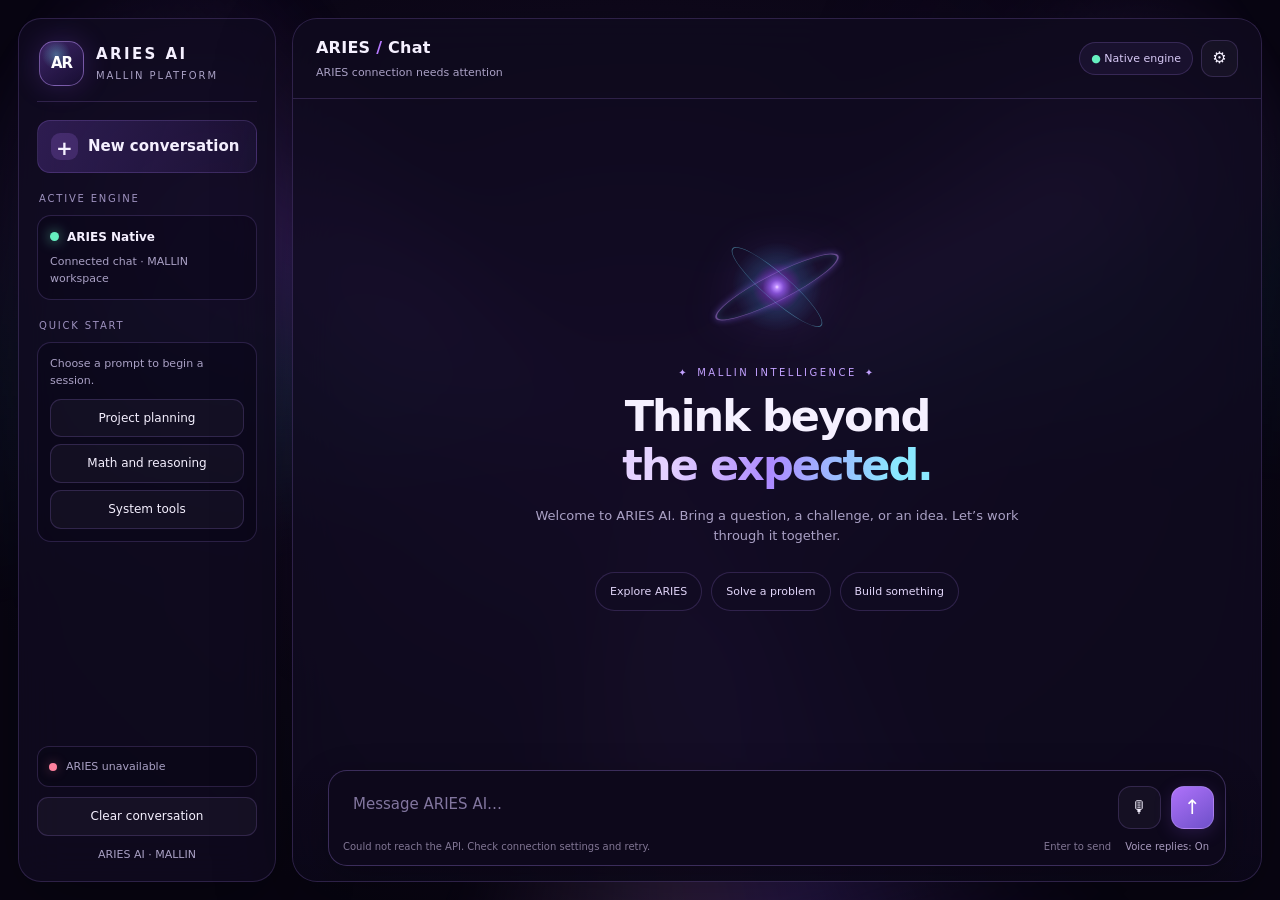
==== index.html @ 149aa4b9 "Build ARIES AI chat interface with nebula workspace and voice" ====
<!doctype html>
<html lang="en">
<head>
<meta charset="utf-8">
<meta name="viewport" content="width=device-width, initial-scale=1">
<meta name="theme-color" content="#080512">
<meta name="description" content="ARIES AI chat — MALLIN platform">
<title>ARIES AI — MALLIN</title>
<style>
:root{color-scheme:dark;--bg:#080512;--panel:rgba(16,12,32,.83);--panel2:rgba(12,8,25,.82);--line:rgba(180,139,255,.19);--accent:#b679ff;--cyan:#7cecff;--text:#f5f0ff;--muted:#aaa1c5;--green:#66efc0;--red:#ff819e;--user:rgba(112,64,190,.25);--assistant:rgba(18,14,35,.9);--shadow:0 22px 80px rgba(0,0,0,.32)}
*{box-sizing:border-box}
html,body{width:100%;height:100%;margin:0}
body{background:radial-gradient(ellipse at 50% 42%,#21113c 0%,#10091e 41%,#080512 78%);color:var(--text);font:15px/1.55 Inter,ui-sans-serif,system-ui,-apple-system,"Segoe UI",sans-serif;overflow:hidden}
button,input,textarea{font:inherit}
button{color:inherit}
.space{position:fixed;inset:0;overflow:hidden;pointer-events:none;background:radial-gradient(ellipse at 50% 50%,rgba(80,38,135,.14),transparent 54%)}
.space:before{content:"";position:absolute;width:125vmax;height:125vmax;left:50%;top:48%;transform:translate(-50%,-50%);border-radius:50%;background:conic-gradient(from 20deg,transparent 0deg,rgba(116,62,201,.04) 24deg,rgba(174,107,255,.35) 42deg,rgba(63,208,255,.15) 54deg,transparent 76deg,transparent 112deg,rgba(104,62,191,.3) 140deg,rgba(218,145,255,.18) 154deg,transparent 182deg,transparent 232deg,rgba(76,190,244,.13) 255deg,rgba(142,83,237,.3) 278deg,transparent 302deg,transparent 360deg);filter:blur(27px);mask-image:radial-gradient(ellipse,transparent 0%,#000 22%,#000 43%,transparent 66%);animation:galaxyTurn 130s linear infinite;opacity:.95}
.space:after{content:"";position:absolute;inset:-5%;background-image:radial-gradient(1px 1px at 11% 16%,#fff 98%,transparent),radial-gradient(1px 1px at 33% 72%,#cbb8ff 98%,transparent),radial-gradient(2px 2px at 79% 24%,#fff 98%,transparent),radial-gradient(1px 1px at 89% 79%,#9fefff 98%,transparent),radial-gradient(1px 1px at 56% 13%,#fff 98%,transparent),radial-gradient(1px 1px at 64% 86%,#d8caff 98%,transparent),radial-gradient(1px 1px at 22% 48%,#fff 98%,transparent);background-size:100% 100%;opacity:.55}
@keyframes galaxyTurn{to{rotate:360deg}}
.layout{position:relative;z-index:1;height:100dvh;min-height:460px;max-width:1600px;margin:0 auto;padding:18px;display:grid;grid-template-columns:258px minmax(0,1fr);gap:16px}
.sidebar,.workspace{min-height:0;border:1px solid var(--line);background:var(--panel);backdrop-filter:blur(22px);box-shadow:var(--shadow)}
.sidebar{border-radius:23px;padding:18px;display:flex;flex-direction:column;gap:18px}
.brand{display:flex;align-items:center;gap:12px;padding:4px 2px 15px;border-bottom:1px solid var(--line)}
.brandmark{width:45px;height:45px;display:grid;place-items:center;border:1px solid rgba(196,153,255,.48);border-radius:15px;background:radial-gradient(circle at 38% 30%,rgba(125,238,255,.35),transparent 36%),linear-gradient(145deg,rgba(160,97,255,.32),rgba(24,14,51,.95));box-shadow:0 0 28px rgba(151,87,255,.22);font-weight:900;letter-spacing:-1px;color:white}
.brand h1{font-size:15px;letter-spacing:.16em;margin:0;font-weight:800}
.brand p{margin:2px 0 0;color:var(--muted);font-size:10px;letter-spacing:.19em}
.primary,.secondary,.chip,.iconbtn,.sendbtn,.voicebtn{border:1px solid var(--line);cursor:pointer;transition:background .18s,border-color .18s,transform .18s}
.primary{width:100%;padding:12px 13px;border-radius:13px;text-align:left;background:linear-gradient(110deg,rgba(153,91,255,.22),rgba(105,71,185,.1));display:flex;align-items:center;gap:10px;font-weight:650}
.primary:hover,.secondary:hover,.chip:hover,.iconbtn:hover,.voicebtn:hover{border-color:rgba(198,160,255,.62);background-color:rgba(165,111,255,.16)}
.primary .plus{width:27px;height:27px;border-radius:9px;display:grid;place-items:center;background:rgba(181,123,255,.18);font-size:20px}
.side-label{font-size:10px;letter-spacing:.18em;color:#9e92bf;text-transform:uppercase;margin:0 0 8px 2px}
.side-card{border:1px solid var(--line);border-radius:14px;padding:12px;background:rgba(8,5,20,.35)}
.model-line{display:flex;align-items:center;gap:8px;font-size:12px;font-weight:650}
.model-gem{width:9px;height:9px;border-radius:50%;background:var(--green);box-shadow:0 0 13px rgba(102,239,192,.75)}
.side-muted{font-size:11px;color:var(--muted);margin:7px 0 0}
.sidebar-bottom{margin-top:auto;display:grid;gap:10px}
.connection-card{display:flex;align-items:center;gap:9px;padding:11px;border-radius:12px;border:1px solid var(--line);background:rgba(7,5,17,.33);font-size:11px;color:var(--muted)}
.status-dot{display:inline-block;flex:0 0 8px;width:8px;height:8px;border-radius:50%;background:#827a99}
.status-dot.ok{background:var(--green);box-shadow:0 0 12px rgba(102,239,192,.7)}
.status-dot.bad{background:var(--red);box-shadow:0 0 12px rgba(255,129,158,.38)}
.secondary{background:rgba(255,255,255,.035);border-radius:11px;padding:9px 10px;font-size:12px;text-align:center}
.workspace{border-radius:25px;display:flex;flex-direction:column;overflow:hidden;position:relative}
.topbar{min-height:76px;padding:17px 23px;border-bottom:1px solid var(--line);display:flex;align-items:center;justify-content:space-between;gap:16px;background:rgba(12,8,25,.25)}
.top-title{display:flex;flex-direction:column;gap:3px;min-width:0}
.top-title h2{font-size:16px;margin:0;font-weight:700;letter-spacing:.015em}
.top-title p{font-size:11px;color:var(--muted);margin:0}
.top-actions{display:flex;align-items:center;gap:8px}
.pill{border:1px solid var(--line);border-radius:999px;padding:7px 11px;font-size:11px;color:#d8c9f6;background:rgba(157,100,238,.08);white-space:nowrap}
.iconbtn{width:37px;height:37px;border-radius:12px;background:rgba(255,255,255,.035);display:grid;place-items:center;font-size:16px}
.settings{display:none;padding:12px 22px;border-bottom:1px solid var(--line);gap:9px;background:rgba(8,5,18,.72)}
.settings.open{display:flex}
.endpoint{width:100%;min-width:0;background:rgba(4,3,12,.55);color:var(--text);border:1px solid var(--line);border-radius:10px;padding:9px 11px;font:11px ui-monospace,Consolas,monospace;outline:none}
.endpoint:focus,.prompt:focus{border-color:rgba(182,121,255,.8);box-shadow:0 0 0 3px rgba(182,121,255,.1)}
.settings .secondary{flex:0 0 auto}
.transcript{flex:1;min-height:0;overflow-y:auto;padding:26px clamp(15px,4vw,54px) 24px;scroll-behavior:smooth}
.welcome{max-width:670px;min-height:100%;margin:0 auto;display:flex;flex-direction:column;align-items:center;justify-content:center;text-align:center;padding:28px 0 40px}
.hero-orb{width:102px;height:102px;border-radius:50%;position:relative;margin-bottom:27px;background:radial-gradient(circle at 50% 50%,#f5d8ff 0%,#bb8aff 3%,#8551d3 9%,rgba(119,57,194,.46) 20%,rgba(42,145,204,.17) 34%,transparent 63%);filter:drop-shadow(0 0 25px rgba(171,104,255,.48))}
.hero-orb:before{content:"";position:absolute;inset:9px -18px;border-radius:50%;border:2px solid rgba(195,143,255,.48);transform:rotate(-27deg) scaleY(.32);box-shadow:0 0 14px rgba(145,106,255,.45),inset 0 0 13px rgba(95,206,255,.18)}
.hero-orb:after{content:"";position:absolute;inset:20px -8px;border-radius:50%;border:1px solid rgba(114,226,255,.42);transform:rotate(41deg) scaleY(.42)}
.eyebrow{display:flex;align-items:center;gap:8px;color:#c3a1ff;font-size:10px;letter-spacing:.25em;text-transform:uppercase;margin-bottom:12px}
.welcome h3{font-size:clamp(27px,3.6vw,43px);line-height:1.12;letter-spacing:-.045em;margin:0;font-weight:750}
.welcome h3 span{background:linear-gradient(95deg,#e5d2ff 15%,#ad8aff 48%,#8ae8ff 88%);background-clip:text;-webkit-background-clip:text;color:transparent}
.welcome .intro{max-width:490px;color:var(--muted);font-size:13px;margin:17px auto 26px}
.chips{display:flex;flex-wrap:wrap;gap:9px;justify-content:center;max-width:580px}
.chip{padding:10px 14px;border-radius:999px;background:rgba(18,13,35,.76);font-size:11px;color:#e1d5f9}
.chat-message{display:flex;gap:12px;align-items:flex-start;margin:0 auto 22px;max-width:850px;animation:arrive .22s ease both}
@keyframes arrive{from{opacity:0;transform:translateY(5px)}to{opacity:1;transform:translateY(0)}}
.chat-message.user{flex-direction:row-reverse}
.avatar{width:34px;height:34px;flex:0 0 34px;display:grid;place-items:center;border-radius:12px;border:1px solid rgba(180,139,255,.3);background:linear-gradient(145deg,rgba(176,111,255,.2),rgba(39,23,66,.8));font-size:10px;font-weight:850;letter-spacing:-.3px}
.chat-message.user .avatar{background:linear-gradient(145deg,#7650bd,#372457);border-color:rgba(199,167,255,.42)}
.message-column{max-width:min(760px,calc(100% - 46px));min-width:0}
.message-label{color:#bcb0da;font-size:10px;letter-spacing:.08em;margin:1px 0 6px}
.chat-message.user .message-label{text-align:right}
.bubble{border:1px solid var(--line);border-radius:4px 16px 16px 16px;padding:13px 16px;background:var(--assistant);white-space:pre-wrap;overflow-wrap:anywhere;line-height:1.65;font-size:13px;box-shadow:0 7px 25px rgba(0,0,0,.13)}
.chat-message.user .bubble{background:var(--user);border-color:rgba(177,133,255,.28);border-radius:16px 4px 16px 16px}
.message-actions{display:flex;gap:8px;align-items:center;margin-top:7px}
.mini-action{border:1px solid transparent;background:transparent;color:#b4a6d2;font-size:10px;padding:4px 7px;border-radius:7px;cursor:pointer}
.mini-action:hover{color:white;background:rgba(167,119,255,.12)}
.typing{display:inline-flex;gap:4px;padding:5px 1px}
.typing i{width:5px;height:5px;border-radius:50%;background:#c5a7ff;animation:pulse 1s infinite ease-in-out}
.typing i:nth-child(2){animation-delay:.15s}.typing i:nth-child(3){animation-delay:.3s}
@keyframes pulse{0%,60%,100%{opacity:.35;transform:translateY(0)}30%{opacity:1;transform:translateY(-4px)}}
.composer-area{padding:12px clamp(13px,3vw,35px) 15px;background:linear-gradient(180deg,transparent,rgba(8,5,18,.36))}
.composer{max-width:900px;margin:0 auto;border:1px solid rgba(180,139,255,.28);border-radius:19px;padding:10px 11px 9px;background:rgba(14,9,28,.94);box-shadow:0 12px 38px rgba(0,0,0,.24)}
.composer:focus-within{border-color:rgba(180,139,255,.58);box-shadow:0 0 0 3px rgba(169,117,255,.055),0 12px 38px rgba(0,0,0,.24)}
.compose-row{display:flex;align-items:flex-end;gap:10px}
.prompt{resize:none;flex:1;min-width:0;min-height:44px;max-height:160px;border:1px solid transparent;border-radius:12px;padding:11px 12px;background:transparent;color:var(--text);font:13px/1.6 inherit;outline:none}
.prompt::placeholder{color:#82769f}
.sendbtn{width:43px;height:43px;flex:0 0 43px;border-radius:13px;display:grid;place-items:center;background:linear-gradient(145deg,#ae72fa,#6e50c9);border-color:rgba(219,190,255,.28);color:white;font-size:20px;box-shadow:0 4px 17px rgba(130,77,212,.22)}
.sendbtn:hover{transform:translateY(-1px);background:linear-gradient(145deg,#c394ff,#8468df)}
.sendbtn:disabled{opacity:.5;cursor:wait;transform:none}
.voicebtn{width:43px;height:43px;flex:0 0 43px;border-radius:13px;background:rgba(255,255,255,.035);display:grid;place-items:center;font-size:17px}
.voicebtn[aria-pressed=true]{background:rgba(255,109,150,.18);border-color:rgba(255,129,158,.65)}
.composer-foot{display:flex;align-items:center;justify-content:space-between;gap:10px;padding:8px 3px 0;color:#817694;font-size:10px}
.composer-foot .right{display:flex;gap:12px;align-items:center}
.text-action{background:transparent;border:0;padding:2px;color:#a99bbf;font-size:10px;cursor:pointer}
.text-action:hover{color:#e7dcff}
.sr-only{position:absolute;width:1px;height:1px;padding:0;margin:-1px;overflow:hidden;clip:rect(0,0,0,0);white-space:nowrap;border:0}
@media(max-width:780px){.layout{grid-template-columns:1fr;padding:9px;gap:8px}.sidebar{display:none}.workspace{border-radius:20px}.topbar{min-height:66px;padding:13px 15px}.transcript{padding:18px 14px}.welcome{padding-top:14px}.hero-orb{width:78px;height:78px;margin-bottom:20px}.welcome .intro{font-size:12px}.pill{font-size:10px;padding:6px 9px}.composer-area{padding:10px 10px 11px}.composer-foot .hint-key{display:none}}
@media(max-width:420px){.top-title h2{font-size:14px}.top-title p{font-size:10px}.top-actions{gap:5px}.iconbtn{width:33px;height:33px}.topbar{gap:8px}.bubble{padding:11px 12px;font-size:12px}.avatar{width:30px;height:30px;flex-basis:30px}.welcome h3{font-size:29px}.composer-foot{font-size:9px}.pill{display:none}.settings.open{padding:10px;flex-wrap:wrap}.settings .endpoint{flex-basis:100%}}
@media(prefers-reduced-motion:reduce){*,*:before,*:after{animation:none!important;scroll-behavior:auto!important;transition:none!important}}
</style>
</head>
<body>
<div class="space" aria-hidden="true"></div>
<div class="layout">
  <aside class="sidebar" aria-label="ARIES navigation">
    <div class="brand"><div class="brandmark" aria-hidden="true">AR</div><div><h1>ARIES AI</h1><p>MALLIN PLATFORM</p></div></div>
    <button id="newChat" class="primary" type="button"><span class="plus" aria-hidden="true">+</span> New conversation</button>
    <div><p class="side-label">Active engine</p><div class="side-card"><div class="model-line"><span class="model-gem"></span><span>ARIES Native</span></div><p class="side-muted">Connected chat · MALLIN workspace</p></div></div>
    <div><p class="side-label">Quick start</p><div class="side-card"><p class="side-muted" style="margin-top:0">Choose a prompt to begin a session.</p><div style="display:grid;gap:7px;margin-top:10px"><button class="secondary quick" type="button" data-prompt="Help me plan my next project.">Project planning</button><button class="secondary quick" type="button" data-prompt="Calculate 17 × 19 and show the steps.">Math and reasoning</button><button class="secondary quick" type="button" data-prompt="Explain the ARIES API and how to test it.">System tools</button></div></div></div>
    <div class="sidebar-bottom"><div class="connection-card"><span id="sideDot" class="status-dot"></span><span id="sideStatus">Checking ARIES connection…</span></div><button id="clearChat" class="secondary" type="button">Clear conversation</button><div class="side-muted" style="text-align:center;margin-top:0">ARIES AI · MALLIN</div></div>
  </aside>
  <section class="workspace" aria-label="ARIES AI chat">
    <header class="topbar"><div class="top-title"><h2>ARIES <span style="color:var(--accent)">/</span> Chat</h2><p id="headerStatus" aria-live="polite">Your MALLIN AI workspace</p></div><div class="top-actions"><span class="pill"><span style="color:var(--green)">●</span> Native engine</span><button id="settingsToggle" class="iconbtn" type="button" aria-label="Connection settings" aria-expanded="false" title="Connection settings">⚙</button></div></header>
    <div id="settings" class="settings"><label class="sr-only" for="endpoint">ARIES API URL</label><input id="endpoint" class="endpoint" value="https://aries-tier0-api-6qjh.onrender.com" spellcheck="false" autocomplete="url"><button id="checkConnection" class="secondary" type="button">Test connection</button></div>
    <main id="transcript" class="transcript" aria-live="polite" aria-relevant="additions text">
      <section id="welcome" class="welcome"><div class="hero-orb" aria-hidden="true"></div><div class="eyebrow"><span>✦</span> MALLIN INTELLIGENCE <span>✦</span></div><h3>Think beyond<br><span>the expected.</span></h3><p class="intro">Welcome to ARIES AI. Bring a question, a challenge, or an idea. Let’s work through it together.</p><div class="chips"><button class="chip" type="button" data-prompt="What can ARIES AI help me do?">Explore ARIES</button><button class="chip" type="button" data-prompt="Calculate 17 × 19 and show the steps.">Solve a problem</button><button class="chip" type="button" data-prompt="Help me structure a new software project.">Build something</button></div></section>
    </main>
    <section class="composer-area"><div class="composer"><div class="compose-row"><label class="sr-only" for="prompt">Message ARIES AI</label><textarea id="prompt" class="prompt" rows="1" placeholder="Message ARIES AI…" enterkeyhint="send"></textarea><button id="voiceInput" class="voicebtn" type="button" aria-label="Start voice input" title="Speak to ARIES" aria-pressed="false">🎙</button><button id="send" class="sendbtn" type="button" aria-label="Send message" title="Send message">↑</button></div><div class="composer-foot"><span id="hint" aria-live="polite">Ready when you are.</span><span class="right"><span class="hint-key">Enter to send</span><button id="voiceReplies" class="text-action" type="button" aria-pressed="true">Voice replies: On</button></span></div></div></section>
  </section>
</div>
<script>
(function(){
"use strict";
const $=id=>document.getElementById(id);
const transcript=$("transcript");
const promptBox=$("prompt");
const endpoint=$("endpoint");
const PUBLIC_API="https://aries-tier0-api-6qjh.onrender.com";
const history=[];
let pending=false;
let listening=false;
let recognition=null;
let voiceReplies=true;
function base(){return endpoint.value.trim().replace(/\/+$/,"");}
function setConnection(ok,label){
  $("sideDot").className="status-dot "+(ok?"ok":"bad");
  $("sideStatus").textContent=label;
  $("headerStatus").textContent=ok?"ARIES API connected":"ARIES connection needs attention";
}
function scrollBottom(){transcript.scrollTop=transcript.scrollHeight;}
function showWelcome(show){$("welcome").hidden=!show;}
function newMessage(role,text){
  showWelcome(false);
  const row=document.createElement("article");
  row.className="chat-message "+role;
  const avatar=document.createElement("div");
  avatar.className="avatar";
  avatar.textContent=role==="user"?"YOU":"AR";
  avatar.setAttribute("aria-hidden","true");
  const column=document.createElement("div");
  column.className="message-column";
  const label=document.createElement("div");
  label.className="message-label";
  label.textContent=role==="user"?"YOU":"ARIES AI";
  const bubble=document.createElement("div");
  bubble.className="bubble";
  bubble.textContent=text;
  column.append(label,bubble);
  row.append(avatar,column);
  transcript.append(row);
  scrollBottom();
  return {row,column,bubble};
}
function speak(text){
  if(!("speechSynthesis" in window)||typeof SpeechSynthesisUtterance==="undefined"){
    $("hint").textContent="Speech playback is not available in this browser.";
    return;
  }
  window.speechSynthesis.cancel();
  const utterance=new SpeechSynthesisUtterance(String(text||""));
  utterance.pitch=.76;
  utterance.rate=.88;
  utterance.volume=1;
  const voices=window.speechSynthesis.getVoices();
  const voice=voices.find(v=>/en-US/i.test(v.lang)&&/David|Mark|Guy|Google US English/i.test(v.name))||voices.find(v=>/^en(-|_)/i.test(v.lang));
  if(voice)utterance.voice=voice;
  window.speechSynthesis.speak(utterance);
}
function addMessageActions(message,text){
  const actions=document.createElement("div");
  actions.className="message-actions";
  const listenButton=document.createElement("button");
  listenButton.className="mini-action";
  listenButton.type="button";
  listenButton.textContent="▶ Listen";
  listenButton.addEventListener("click",()=>speak(text));
  const copyButton=document.createElement("button");
  copyButton.className="mini-action";
  copyButton.type="button";
  copyButton.textContent="Copy";
  copyButton.addEventListener("click",async()=>{
    try{await navigator.clipboard.writeText(text);copyButton.textContent="Copied";setTimeout(()=>{copyButton.textContent="Copy";},1300);}
    catch(_){copyButton.textContent="Copy unavailable";}
  });
  actions.append(listenButton,copyButton);
  message.column.append(actions);
}
async function request(path,options){
  const root=base();
  return fetch(root+path,options);
}
async function checkConnection(){
  const button=$("checkConnection");
  if(button)button.disabled=true;
  $("hint").textContent="Checking ARIES…";
  try{
    const controller=new AbortController();
    const timeout=setTimeout(()=>controller.abort(),9000);
    let response;
    try{response=await request("/health",{method:"GET",cache:"no-store",signal:controller.signal});}
    finally{clearTimeout(timeout);}
    if(!response.ok)throw new Error("HTTP "+response.status);
    setConnection(true,"ARIES connected");
    $("hint").textContent="Connected. Ready to chat.";
    return true;
  }catch(error){
    setConnection(false,"ARIES unavailable");
    $("hint").textContent="Could not reach the API. Check connection settings and retry.";
    return false;
  }finally{if(button)button.disabled=false;}
}
async function send(text){
  const value=String(text===undefined?promptBox.value:text).trim();
  if(!value||pending)return;
  pending=true;
  $("send").disabled=true;
  promptBox.value="";
  promptBox.style.height="auto";
  const userMessage={role:"user",content:value};
  history.push(userMessage);
  newMessage("user",value);
  const assistant=newMessage("assistant","");
  assistant.bubble.innerHTML='<span class="typing" aria-label="ARIES is responding"><i></i><i></i><i></i></span>';
  $("hint").textContent="ARIES is thinking…";
  try{
    const response=await request("/v1/chat/completions",{
      method:"POST",
      headers:{"Content-Type":"application/json"},
      cache:"no-store",
      body:JSON.stringify({model:"aries-native-ngram",messages:history.slice(-16),max_tokens:300,temperature:.2})
    });
    let data;
    try{data=await response.json();}
    catch(_){throw new Error("The API returned an unreadable response.");}
    if(!response.ok)throw new Error((data.error&&data.error.message)||data.detail||("HTTP "+response.status));
    const result=data&&data.choices&&data.choices[0]&&data.choices[0].message&&data.choices[0].message.content;
    if(typeof result!=="string"||!result.trim())throw new Error("The API returned an empty response.");
    const answer=result.trim();
    assistant.bubble.textContent=answer;
    history.push({role:"assistant",content:answer});
    addMessageActions(assistant,answer);
    setConnection(true,"ARIES connected");
    $("hint").textContent=voiceReplies?"Reply received.":"Reply received.";
    if(voiceReplies)speak(answer);
  }catch(error){
    assistant.bubble.textContent="ARIES could not complete that request. "+(error&&error.message?error.message:"Please check the connection and try again.");
    history.pop();
    setConnection(false,"ARIES unavailable");
    $("hint").textContent="Request failed. Check the connection and retry.";
  }finally{
    pending=false;
    $("send").disabled=false;
    promptBox.focus();
    scrollBottom();
  }
}
function clearConversation(){
  if(pending)return;
  if("speechSynthesis" in window)window.speechSynthesis.cancel();
  history.length=0;
  transcript.querySelectorAll(".chat-message").forEach(node=>node.remove());
  showWelcome(true);
  $("hint").textContent="New conversation ready.";
  promptBox.value="";
  promptBox.focus();
}
$("send").addEventListener("click",()=>send());
$("newChat").addEventListener("click",clearConversation);
$("clearChat").addEventListener("click",clearConversation);
$("checkConnection").addEventListener("click",checkConnection);
$("settingsToggle").addEventListener("click",()=>{
  const open=$("settings").classList.toggle("open");
  $("settingsToggle").setAttribute("aria-expanded",String(open));
  if(open)endpoint.focus();
});
endpoint.addEventListener("change",checkConnection);
$("voiceReplies").addEventListener("click",()=>{
  voiceReplies=!voiceReplies;
  $("voiceReplies").textContent=voiceReplies?"Voice replies: On":"Voice replies: Off";
  $("voiceReplies").setAttribute("aria-pressed",String(voiceReplies));
  if(!voiceReplies&&"speechSynthesis" in window)window.speechSynthesis.cancel();
  $("hint").textContent=voiceReplies?"Spoken replies enabled.":"Spoken replies disabled.";
});
$("prompt").addEventListener("keydown",event=>{
  if(event.key==="Enter"&&!event.shiftKey&&!event.isComposing){event.preventDefault();send();}
});
promptBox.addEventListener("input",()=>{
  promptBox.style.height="auto";
  promptBox.style.height=Math.min(promptBox.scrollHeight,160)+"px";
});
document.querySelectorAll("[data-prompt]").forEach(button=>button.addEventListener("click",()=>send(button.dataset.prompt)));
function setupVoice(){
  const SpeechRecognition=window.SpeechRecognition||window.webkitSpeechRecognition;
  const button=$("voiceInput");
  if(!SpeechRecognition){
    button.title="Voice input is not supported in this browser. Try Chrome or Edge.";
    button.addEventListener("click",()=>$("hint").textContent="Voice input is unavailable in this browser. You can type your message.");
    return;
  }
  recognition=new SpeechRecognition();
  recognition.lang="en-US";
  recognition.interimResults=true;
  recognition.continuous=false;
  recognition.onstart=()=>{
    listening=true;
    button.textContent="■";
    button.setAttribute("aria-pressed","true");
    $("hint").textContent="Listening… speak now.";
  };
  recognition.onresult=event=>{
    let finalText="";
    let interimText="";
    for(let i=event.resultIndex;i<event.results.length;i++){
      const words=event.results[i][0].transcript;
      if(event.results[i].isFinal)finalText+=words;
      else interimText+=words;
    }
    if(finalText.trim())promptBox.value=finalText.trim();
    else if(interimText.trim())promptBox.placeholder=interimText.trim();
    promptBox.style.height="auto";
    promptBox.style.height=Math.min(promptBox.scrollHeight,160)+"px";
  };
  recognition.onerror=event=>{
    $("hint").textContent=event.error==="not-allowed"?"Allow microphone access to use voice input.":"Voice input stopped. You can type your message.";
  };
  recognition.onend=()=>{
    listening=false;
    button.textContent="🎙";
    button.setAttribute("aria-pressed","false");
    promptBox.placeholder="Message ARIES AI…";
    if(promptBox.value.trim())$("hint").textContent="Voice captured. Press send when ready.";
  };
  button.addEventListener("click",()=>{
    if(!recognition)return;
    if(listening){recognition.stop();return;}
    try{recognition.start();}
    catch(_){$("hint").textContent="Voice input is starting. Try again in a moment.";}
  });
}
setupVoice();
if("speechSynthesis" in window)window.speechSynthesis.onvoiceschanged=()=>window.speechSynthesis.getVoices();
checkConnection();
})();
</script>
</body>
</html>
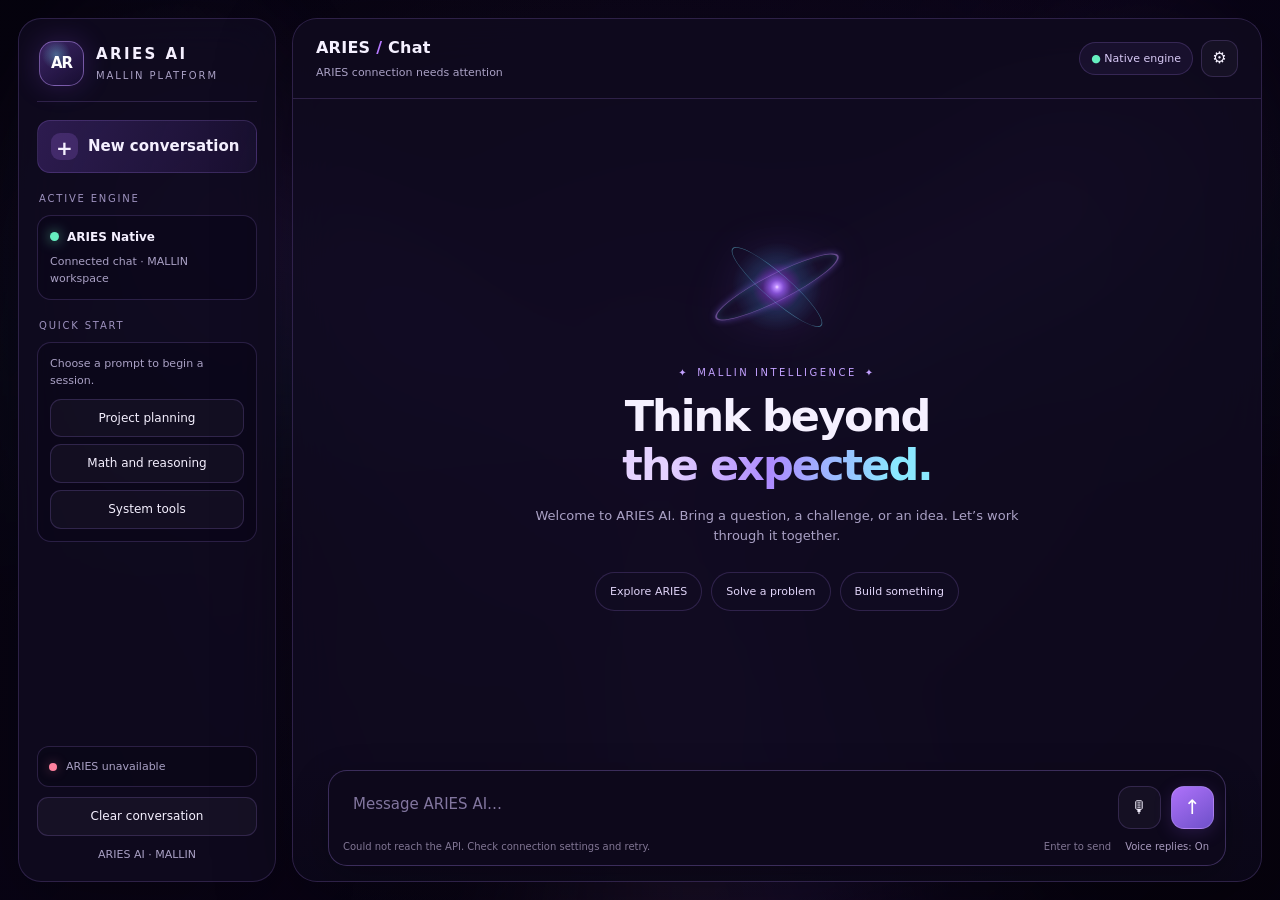
==== commit 5a6cd398: "Set ARIES chat background to spiral nebula wallpaper" ====
--- a/index.html
+++ b/index.html
@@ -13,8 +13,8 @@
 body{background:radial-gradient(ellipse at 50% 42%,#21113c 0%,#10091e 41%,#080512 78%);color:var(--text);font:15px/1.55 Inter,ui-sans-serif,system-ui,-apple-system,"Segoe UI",sans-serif;overflow:hidden}
 button,input,textarea{font:inherit}
 button{color:inherit}
-.space{position:fixed;inset:0;overflow:hidden;pointer-events:none;background:radial-gradient(ellipse at 50% 50%,rgba(80,38,135,.14),transparent 54%)}
-.space:before{content:"";position:absolute;width:125vmax;height:125vmax;left:50%;top:48%;transform:translate(-50%,-50%);border-radius:50%;background:conic-gradient(from 20deg,transparent 0deg,rgba(116,62,201,.04) 24deg,rgba(174,107,255,.35) 42deg,rgba(63,208,255,.15) 54deg,transparent 76deg,transparent 112deg,rgba(104,62,191,.3) 140deg,rgba(218,145,255,.18) 154deg,transparent 182deg,transparent 232deg,rgba(76,190,244,.13) 255deg,rgba(142,83,237,.3) 278deg,transparent 302deg,transparent 360deg);filter:blur(27px);mask-image:radial-gradient(ellipse,transparent 0%,#000 22%,#000 43%,transparent 66%);animation:galaxyTurn 130s linear infinite;opacity:.95}
+.space{position:fixed;inset:0;overflow:hidden;pointer-events:none;background:linear-gradient(135deg,rgba(3,2,10,.48),rgba(16,3,38,.22),rgba(5,1,10,.48)),url("https://images.unsplash.com/photo-1462331940025-496dfbfc7564?auto=format&fit=crop&w=2400&q=90") center center/cover no-repeat}
+.space:before{content:"";position:absolute;width:125vmax;height:125vmax;left:50%;top:48%;transform:translate(-50%,-50%);border-radius:50%;background:conic-gradient(from 20deg,transparent 0deg,rgba(116,62,201,.04) 24deg,rgba(174,107,255,.35) 42deg,rgba(63,208,255,.15) 54deg,transparent 76deg,transparent 112deg,rgba(104,62,191,.3) 140deg,rgba(218,145,255,.18) 154deg,transparent 182deg,transparent 232deg,rgba(76,190,244,.13) 255deg,rgba(142,83,237,.3) 278deg,transparent 302deg,transparent 360deg);filter:blur(27px);mask-image:radial-gradient(ellipse,transparent 0%,#000 22%,#000 43%,transparent 66%);animation:galaxyTurn 130s linear infinite;opacity:.42}
 .space:after{content:"";position:absolute;inset:-5%;background-image:radial-gradient(1px 1px at 11% 16%,#fff 98%,transparent),radial-gradient(1px 1px at 33% 72%,#cbb8ff 98%,transparent),radial-gradient(2px 2px at 79% 24%,#fff 98%,transparent),radial-gradient(1px 1px at 89% 79%,#9fefff 98%,transparent),radial-gradient(1px 1px at 56% 13%,#fff 98%,transparent),radial-gradient(1px 1px at 64% 86%,#d8caff 98%,transparent),radial-gradient(1px 1px at 22% 48%,#fff 98%,transparent);background-size:100% 100%;opacity:.55}
 @keyframes galaxyTurn{to{rotate:360deg}}
 .layout{position:relative;z-index:1;height:100dvh;min-height:460px;max-width:1600px;margin:0 auto;padding:18px;display:grid;grid-template-columns:258px minmax(0,1fr);gap:16px}
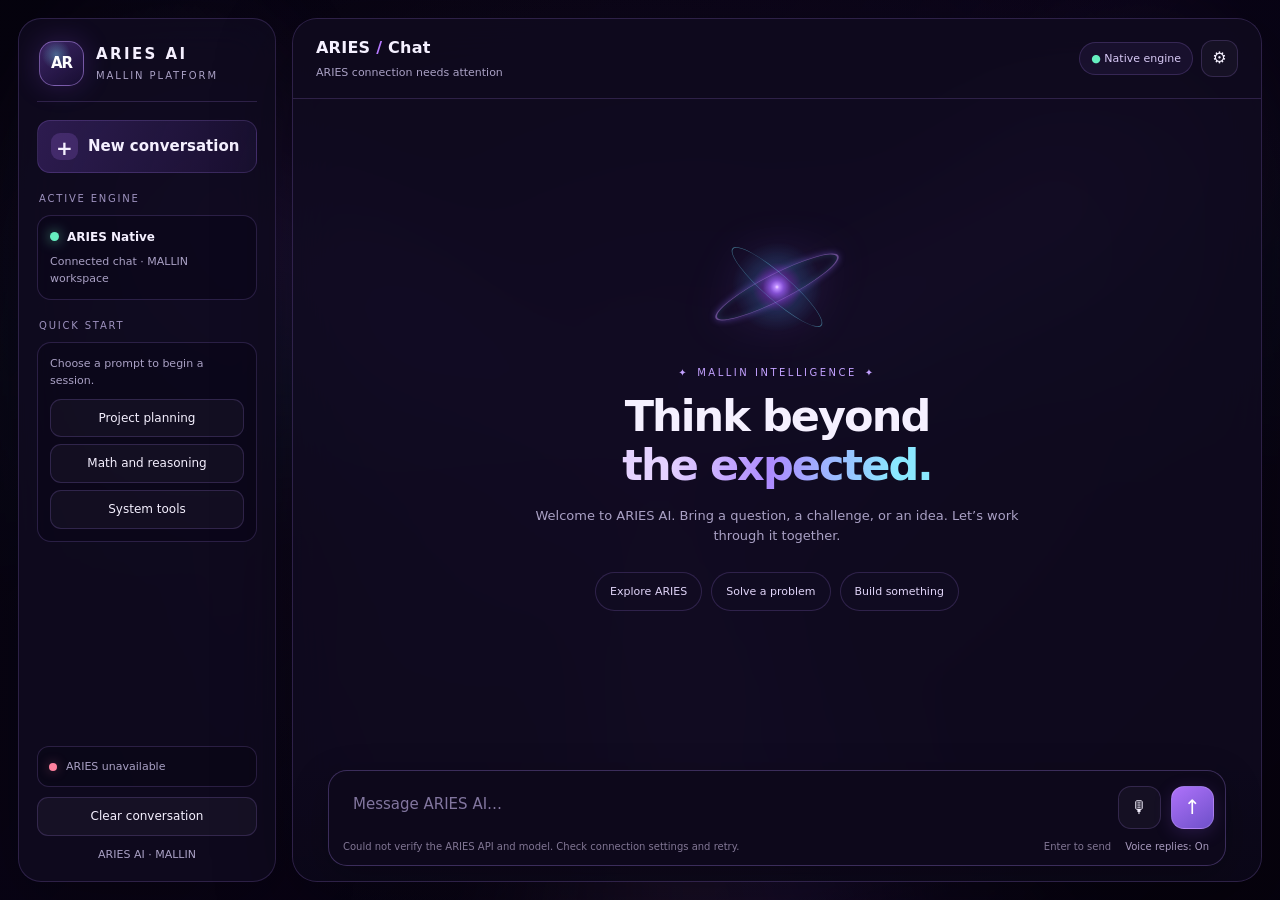
==== commit a62dcfbc: "Improve ARIES chat model discovery and readiness diagnostics" ====
--- a/index.html
+++ b/index.html
@@ -133,6 +133,8 @@
 let listening=false;
 let recognition=null;
 let voiceReplies=true;
+let activeModel="aries-native-ngram";
+let generalChatReady=false;
 function base(){return endpoint.value.trim().replace(/\/+$/,"");}
 function setConnection(ok,label){
   $("sideDot").className="status-dot "+(ok?"ok":"bad");
@@ -204,20 +206,35 @@
 async function checkConnection(){
   const button=$("checkConnection");
   if(button)button.disabled=true;
-  $("hint").textContent="Checking ARIES…";
+  $("hint").textContent="Checking ARIES API and inference engine…";
   try{
     const controller=new AbortController();
-    const timeout=setTimeout(()=>controller.abort(),9000);
-    let response;
-    try{response=await request("/health",{method:"GET",cache:"no-store",signal:controller.signal});}
-    finally{clearTimeout(timeout);}
-    if(!response.ok)throw new Error("HTTP "+response.status);
-    setConnection(true,"ARIES connected");
-    $("hint").textContent="Connected. Ready to chat.";
+    const timeout=setTimeout(()=>controller.abort(),12000);
+    let health,info,models;
+    try{
+      health=await request("/health",{method:"GET",cache:"no-store",signal:controller.signal});
+      if(!health.ok)throw new Error("Health check HTTP "+health.status);
+      const results=await Promise.all([
+        request("/",{method:"GET",cache:"no-store",signal:controller.signal}),
+        request("/v1/models",{method:"GET",cache:"no-store",signal:controller.signal})
+      ]);
+      info=results[0].ok?await results[0].json():{};
+      models=results[1].ok?await results[1].json():{};
+    }finally{clearTimeout(timeout);}
+    const advertised=models&&Array.isArray(models.data)?models.data:[];
+    if(advertised.length&&typeof advertised[0].id==="string")activeModel=advertised[0].id;
+    generalChatReady=!!(info&&info.general_chat_ready);
+    if(generalChatReady){
+      setConnection(true,"ARIES ready · "+activeModel);
+      $("hint").textContent="Connected to "+activeModel+". Ready to chat.";
+    }else{
+      setConnection(true,"API online · limited engine");
+      $("hint").textContent="API is online, but a general-chat model is not ready. Answers may be limited until local inference or a chat model is enabled.";
+    }
     return true;
   }catch(error){
     setConnection(false,"ARIES unavailable");
-    $("hint").textContent="Could not reach the API. Check connection settings and retry.";
+    $("hint").textContent="Could not verify the ARIES API and model. Check connection settings and retry.";
     return false;
   }finally{if(button)button.disabled=false;}
 }
@@ -235,12 +252,16 @@
   assistant.bubble.innerHTML='<span class="typing" aria-label="ARIES is responding"><i></i><i></i><i></i></span>';
   $("hint").textContent="ARIES is thinking…";
   try{
-    const response=await request("/v1/chat/completions",{
+    const controller=new AbortController();
+    const timeout=setTimeout(()=>controller.abort(),90000);
+    let response;
+    try{response=await request("/v1/chat/completions",{
       method:"POST",
       headers:{"Content-Type":"application/json"},
       cache:"no-store",
-      body:JSON.stringify({model:"aries-native-ngram",messages:history.slice(-16),max_tokens:300,temperature:.2})
-    });
+      signal:controller.signal,
+      body:JSON.stringify({model:activeModel,messages:[{role:"system",content:"You are ARIES AI, a highly capable general-purpose assistant in the MALLIN platform. Solve the actual task rather than giving generic advice. Think carefully before answering; break complex tasks into clear steps; verify calculations; write complete, working code when requested; preserve relevant conversation context; distinguish facts from assumptions; never fabricate results, sources, actions, or capabilities. If the request involves current information and no live search tool is available, say what cannot be verified. Be concise for simple questions and thorough for complex ones. Follow the user’s requested format and tone."},...history.slice(-24)],max_tokens:1200,temperature:.25})
+    });}finally{clearTimeout(timeout);}
     let data;
     try{data=await response.json();}
     catch(_){throw new Error("The API returned an unreadable response.");}
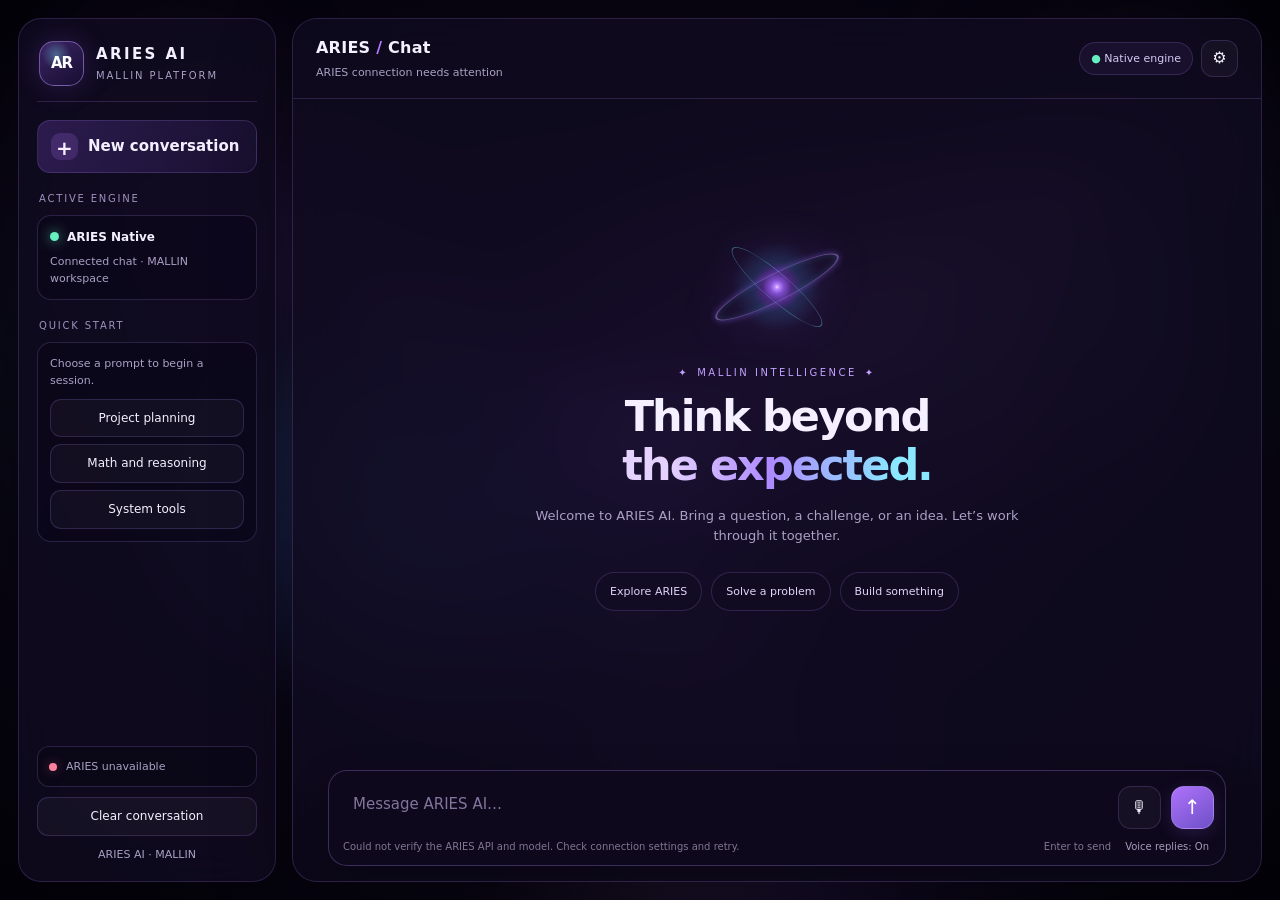
==== commit 70c1610f: "Make ARIES website self-hosted and remove external wallpaper dependency" ====
--- a/index.html
+++ b/index.html
@@ -13,7 +13,7 @@
 body{background:radial-gradient(ellipse at 50% 42%,#21113c 0%,#10091e 41%,#080512 78%);color:var(--text);font:15px/1.55 Inter,ui-sans-serif,system-ui,-apple-system,"Segoe UI",sans-serif;overflow:hidden}
 button,input,textarea{font:inherit}
 button{color:inherit}
-.space{position:fixed;inset:0;overflow:hidden;pointer-events:none;background:linear-gradient(135deg,rgba(3,2,10,.48),rgba(16,3,38,.22),rgba(5,1,10,.48)),url("https://images.unsplash.com/photo-1462331940025-496dfbfc7564?auto=format&fit=crop&w=2400&q=90") center center/cover no-repeat}
+.space{position:fixed;inset:0;overflow:hidden;pointer-events:none;background:radial-gradient(ellipse at 51% 49%,rgba(138,71,221,.52) 0%,rgba(72,35,131,.30) 17%,transparent 42%),radial-gradient(ellipse at 34% 58%,rgba(72,145,255,.25) 0%,transparent 28%),radial-gradient(ellipse at 68% 37%,rgba(235,102,255,.22) 0%,transparent 31%),radial-gradient(ellipse at 50% 50%,#160b2c 0%,#080512 68%,#030208 100%)}
 .space:before{content:"";position:absolute;width:125vmax;height:125vmax;left:50%;top:48%;transform:translate(-50%,-50%);border-radius:50%;background:conic-gradient(from 20deg,transparent 0deg,rgba(116,62,201,.04) 24deg,rgba(174,107,255,.35) 42deg,rgba(63,208,255,.15) 54deg,transparent 76deg,transparent 112deg,rgba(104,62,191,.3) 140deg,rgba(218,145,255,.18) 154deg,transparent 182deg,transparent 232deg,rgba(76,190,244,.13) 255deg,rgba(142,83,237,.3) 278deg,transparent 302deg,transparent 360deg);filter:blur(27px);mask-image:radial-gradient(ellipse,transparent 0%,#000 22%,#000 43%,transparent 66%);animation:galaxyTurn 130s linear infinite;opacity:.42}
 .space:after{content:"";position:absolute;inset:-5%;background-image:radial-gradient(1px 1px at 11% 16%,#fff 98%,transparent),radial-gradient(1px 1px at 33% 72%,#cbb8ff 98%,transparent),radial-gradient(2px 2px at 79% 24%,#fff 98%,transparent),radial-gradient(1px 1px at 89% 79%,#9fefff 98%,transparent),radial-gradient(1px 1px at 56% 13%,#fff 98%,transparent),radial-gradient(1px 1px at 64% 86%,#d8caff 98%,transparent),radial-gradient(1px 1px at 22% 48%,#fff 98%,transparent);background-size:100% 100%;opacity:.55}
 @keyframes galaxyTurn{to{rotate:360deg}}
@@ -113,7 +113,7 @@
   </aside>
   <section class="workspace" aria-label="ARIES AI chat">
     <header class="topbar"><div class="top-title"><h2>ARIES <span style="color:var(--accent)">/</span> Chat</h2><p id="headerStatus" aria-live="polite">Your MALLIN AI workspace</p></div><div class="top-actions"><span class="pill"><span style="color:var(--green)">●</span> Native engine</span><button id="settingsToggle" class="iconbtn" type="button" aria-label="Connection settings" aria-expanded="false" title="Connection settings">⚙</button></div></header>
-    <div id="settings" class="settings"><label class="sr-only" for="endpoint">ARIES API URL</label><input id="endpoint" class="endpoint" value="https://aries-tier0-api-6qjh.onrender.com" spellcheck="false" autocomplete="url"><button id="checkConnection" class="secondary" type="button">Test connection</button></div>
+    <div id="settings" class="settings"><label class="sr-only" for="endpoint">ARIES API URL</label><input id="endpoint" class="endpoint" value="http://127.0.0.1:8765" spellcheck="false" autocomplete="url"><button id="checkConnection" class="secondary" type="button">Test connection</button></div>
     <main id="transcript" class="transcript" aria-live="polite" aria-relevant="additions text">
       <section id="welcome" class="welcome"><div class="hero-orb" aria-hidden="true"></div><div class="eyebrow"><span>✦</span> MALLIN INTELLIGENCE <span>✦</span></div><h3>Think beyond<br><span>the expected.</span></h3><p class="intro">Welcome to ARIES AI. Bring a question, a challenge, or an idea. Let’s work through it together.</p><div class="chips"><button class="chip" type="button" data-prompt="What can ARIES AI help me do?">Explore ARIES</button><button class="chip" type="button" data-prompt="Calculate 17 × 19 and show the steps.">Solve a problem</button><button class="chip" type="button" data-prompt="Help me structure a new software project.">Build something</button></div></section>
     </main>
@@ -127,7 +127,6 @@
 const transcript=$("transcript");
 const promptBox=$("prompt");
 const endpoint=$("endpoint");
-const PUBLIC_API="https://aries-tier0-api-6qjh.onrender.com";
 const history=[];
 let pending=false;
 let listening=false;
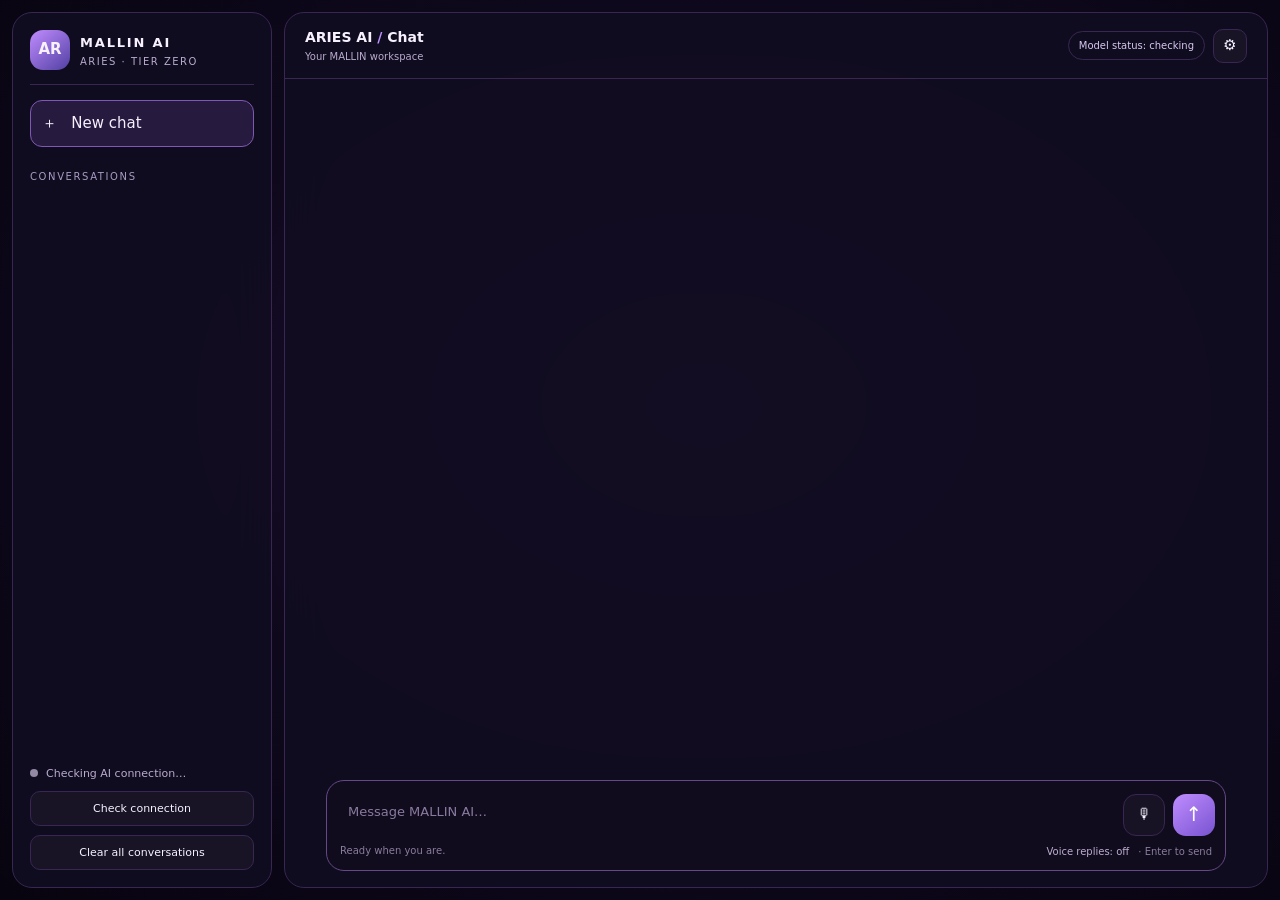
==== commit b72668f7: "Rebuild MALLIN web chat with GPT-style sessions and same-origin API" ====
--- a/index.html
+++ b/index.html
@@ -1,378 +1,31 @@
 <!doctype html>
-<html lang="en">
-<head>
-<meta charset="utf-8">
-<meta name="viewport" content="width=device-width, initial-scale=1">
-<meta name="theme-color" content="#080512">
-<meta name="description" content="ARIES AI chat — MALLIN platform">
-<title>ARIES AI — MALLIN</title>
+<html lang="en"><head><meta charset="utf-8"><meta name="viewport" content="width=device-width,initial-scale=1,viewport-fit=cover"><meta name="theme-color" content="#090516"><meta name="description" content="MALLIN AI — ARIES Tier Zero"><title>MALLIN AI — Tier Zero</title>
 <style>
-:root{color-scheme:dark;--bg:#080512;--panel:rgba(16,12,32,.83);--panel2:rgba(12,8,25,.82);--line:rgba(180,139,255,.19);--accent:#b679ff;--cyan:#7cecff;--text:#f5f0ff;--muted:#aaa1c5;--green:#66efc0;--red:#ff819e;--user:rgba(112,64,190,.25);--assistant:rgba(18,14,35,.9);--shadow:0 22px 80px rgba(0,0,0,.32)}
-*{box-sizing:border-box}
-html,body{width:100%;height:100%;margin:0}
-body{background:radial-gradient(ellipse at 50% 42%,#21113c 0%,#10091e 41%,#080512 78%);color:var(--text);font:15px/1.55 Inter,ui-sans-serif,system-ui,-apple-system,"Segoe UI",sans-serif;overflow:hidden}
-button,input,textarea{font:inherit}
-button{color:inherit}
-.space{position:fixed;inset:0;overflow:hidden;pointer-events:none;background:radial-gradient(ellipse at 51% 49%,rgba(138,71,221,.52) 0%,rgba(72,35,131,.30) 17%,transparent 42%),radial-gradient(ellipse at 34% 58%,rgba(72,145,255,.25) 0%,transparent 28%),radial-gradient(ellipse at 68% 37%,rgba(235,102,255,.22) 0%,transparent 31%),radial-gradient(ellipse at 50% 50%,#160b2c 0%,#080512 68%,#030208 100%)}
-.space:before{content:"";position:absolute;width:125vmax;height:125vmax;left:50%;top:48%;transform:translate(-50%,-50%);border-radius:50%;background:conic-gradient(from 20deg,transparent 0deg,rgba(116,62,201,.04) 24deg,rgba(174,107,255,.35) 42deg,rgba(63,208,255,.15) 54deg,transparent 76deg,transparent 112deg,rgba(104,62,191,.3) 140deg,rgba(218,145,255,.18) 154deg,transparent 182deg,transparent 232deg,rgba(76,190,244,.13) 255deg,rgba(142,83,237,.3) 278deg,transparent 302deg,transparent 360deg);filter:blur(27px);mask-image:radial-gradient(ellipse,transparent 0%,#000 22%,#000 43%,transparent 66%);animation:galaxyTurn 130s linear infinite;opacity:.42}
-.space:after{content:"";position:absolute;inset:-5%;background-image:radial-gradient(1px 1px at 11% 16%,#fff 98%,transparent),radial-gradient(1px 1px at 33% 72%,#cbb8ff 98%,transparent),radial-gradient(2px 2px at 79% 24%,#fff 98%,transparent),radial-gradient(1px 1px at 89% 79%,#9fefff 98%,transparent),radial-gradient(1px 1px at 56% 13%,#fff 98%,transparent),radial-gradient(1px 1px at 64% 86%,#d8caff 98%,transparent),radial-gradient(1px 1px at 22% 48%,#fff 98%,transparent);background-size:100% 100%;opacity:.55}
-@keyframes galaxyTurn{to{rotate:360deg}}
-.layout{position:relative;z-index:1;height:100dvh;min-height:460px;max-width:1600px;margin:0 auto;padding:18px;display:grid;grid-template-columns:258px minmax(0,1fr);gap:16px}
-.sidebar,.workspace{min-height:0;border:1px solid var(--line);background:var(--panel);backdrop-filter:blur(22px);box-shadow:var(--shadow)}
-.sidebar{border-radius:23px;padding:18px;display:flex;flex-direction:column;gap:18px}
-.brand{display:flex;align-items:center;gap:12px;padding:4px 2px 15px;border-bottom:1px solid var(--line)}
-.brandmark{width:45px;height:45px;display:grid;place-items:center;border:1px solid rgba(196,153,255,.48);border-radius:15px;background:radial-gradient(circle at 38% 30%,rgba(125,238,255,.35),transparent 36%),linear-gradient(145deg,rgba(160,97,255,.32),rgba(24,14,51,.95));box-shadow:0 0 28px rgba(151,87,255,.22);font-weight:900;letter-spacing:-1px;color:white}
-.brand h1{font-size:15px;letter-spacing:.16em;margin:0;font-weight:800}
-.brand p{margin:2px 0 0;color:var(--muted);font-size:10px;letter-spacing:.19em}
-.primary,.secondary,.chip,.iconbtn,.sendbtn,.voicebtn{border:1px solid var(--line);cursor:pointer;transition:background .18s,border-color .18s,transform .18s}
-.primary{width:100%;padding:12px 13px;border-radius:13px;text-align:left;background:linear-gradient(110deg,rgba(153,91,255,.22),rgba(105,71,185,.1));display:flex;align-items:center;gap:10px;font-weight:650}
-.primary:hover,.secondary:hover,.chip:hover,.iconbtn:hover,.voicebtn:hover{border-color:rgba(198,160,255,.62);background-color:rgba(165,111,255,.16)}
-.primary .plus{width:27px;height:27px;border-radius:9px;display:grid;place-items:center;background:rgba(181,123,255,.18);font-size:20px}
-.side-label{font-size:10px;letter-spacing:.18em;color:#9e92bf;text-transform:uppercase;margin:0 0 8px 2px}
-.side-card{border:1px solid var(--line);border-radius:14px;padding:12px;background:rgba(8,5,20,.35)}
-.model-line{display:flex;align-items:center;gap:8px;font-size:12px;font-weight:650}
-.model-gem{width:9px;height:9px;border-radius:50%;background:var(--green);box-shadow:0 0 13px rgba(102,239,192,.75)}
-.side-muted{font-size:11px;color:var(--muted);margin:7px 0 0}
-.sidebar-bottom{margin-top:auto;display:grid;gap:10px}
-.connection-card{display:flex;align-items:center;gap:9px;padding:11px;border-radius:12px;border:1px solid var(--line);background:rgba(7,5,17,.33);font-size:11px;color:var(--muted)}
-.status-dot{display:inline-block;flex:0 0 8px;width:8px;height:8px;border-radius:50%;background:#827a99}
-.status-dot.ok{background:var(--green);box-shadow:0 0 12px rgba(102,239,192,.7)}
-.status-dot.bad{background:var(--red);box-shadow:0 0 12px rgba(255,129,158,.38)}
-.secondary{background:rgba(255,255,255,.035);border-radius:11px;padding:9px 10px;font-size:12px;text-align:center}
-.workspace{border-radius:25px;display:flex;flex-direction:column;overflow:hidden;position:relative}
-.topbar{min-height:76px;padding:17px 23px;border-bottom:1px solid var(--line);display:flex;align-items:center;justify-content:space-between;gap:16px;background:rgba(12,8,25,.25)}
-.top-title{display:flex;flex-direction:column;gap:3px;min-width:0}
-.top-title h2{font-size:16px;margin:0;font-weight:700;letter-spacing:.015em}
-.top-title p{font-size:11px;color:var(--muted);margin:0}
-.top-actions{display:flex;align-items:center;gap:8px}
-.pill{border:1px solid var(--line);border-radius:999px;padding:7px 11px;font-size:11px;color:#d8c9f6;background:rgba(157,100,238,.08);white-space:nowrap}
-.iconbtn{width:37px;height:37px;border-radius:12px;background:rgba(255,255,255,.035);display:grid;place-items:center;font-size:16px}
-.settings{display:none;padding:12px 22px;border-bottom:1px solid var(--line);gap:9px;background:rgba(8,5,18,.72)}
-.settings.open{display:flex}
-.endpoint{width:100%;min-width:0;background:rgba(4,3,12,.55);color:var(--text);border:1px solid var(--line);border-radius:10px;padding:9px 11px;font:11px ui-monospace,Consolas,monospace;outline:none}
-.endpoint:focus,.prompt:focus{border-color:rgba(182,121,255,.8);box-shadow:0 0 0 3px rgba(182,121,255,.1)}
-.settings .secondary{flex:0 0 auto}
-.transcript{flex:1;min-height:0;overflow-y:auto;padding:26px clamp(15px,4vw,54px) 24px;scroll-behavior:smooth}
-.welcome{max-width:670px;min-height:100%;margin:0 auto;display:flex;flex-direction:column;align-items:center;justify-content:center;text-align:center;padding:28px 0 40px}
-.hero-orb{width:102px;height:102px;border-radius:50%;position:relative;margin-bottom:27px;background:radial-gradient(circle at 50% 50%,#f5d8ff 0%,#bb8aff 3%,#8551d3 9%,rgba(119,57,194,.46) 20%,rgba(42,145,204,.17) 34%,transparent 63%);filter:drop-shadow(0 0 25px rgba(171,104,255,.48))}
-.hero-orb:before{content:"";position:absolute;inset:9px -18px;border-radius:50%;border:2px solid rgba(195,143,255,.48);transform:rotate(-27deg) scaleY(.32);box-shadow:0 0 14px rgba(145,106,255,.45),inset 0 0 13px rgba(95,206,255,.18)}
-.hero-orb:after{content:"";position:absolute;inset:20px -8px;border-radius:50%;border:1px solid rgba(114,226,255,.42);transform:rotate(41deg) scaleY(.42)}
-.eyebrow{display:flex;align-items:center;gap:8px;color:#c3a1ff;font-size:10px;letter-spacing:.25em;text-transform:uppercase;margin-bottom:12px}
-.welcome h3{font-size:clamp(27px,3.6vw,43px);line-height:1.12;letter-spacing:-.045em;margin:0;font-weight:750}
-.welcome h3 span{background:linear-gradient(95deg,#e5d2ff 15%,#ad8aff 48%,#8ae8ff 88%);background-clip:text;-webkit-background-clip:text;color:transparent}
-.welcome .intro{max-width:490px;color:var(--muted);font-size:13px;margin:17px auto 26px}
-.chips{display:flex;flex-wrap:wrap;gap:9px;justify-content:center;max-width:580px}
-.chip{padding:10px 14px;border-radius:999px;background:rgba(18,13,35,.76);font-size:11px;color:#e1d5f9}
-.chat-message{display:flex;gap:12px;align-items:flex-start;margin:0 auto 22px;max-width:850px;animation:arrive .22s ease both}
-@keyframes arrive{from{opacity:0;transform:translateY(5px)}to{opacity:1;transform:translateY(0)}}
-.chat-message.user{flex-direction:row-reverse}
-.avatar{width:34px;height:34px;flex:0 0 34px;display:grid;place-items:center;border-radius:12px;border:1px solid rgba(180,139,255,.3);background:linear-gradient(145deg,rgba(176,111,255,.2),rgba(39,23,66,.8));font-size:10px;font-weight:850;letter-spacing:-.3px}
-.chat-message.user .avatar{background:linear-gradient(145deg,#7650bd,#372457);border-color:rgba(199,167,255,.42)}
-.message-column{max-width:min(760px,calc(100% - 46px));min-width:0}
-.message-label{color:#bcb0da;font-size:10px;letter-spacing:.08em;margin:1px 0 6px}
-.chat-message.user .message-label{text-align:right}
-.bubble{border:1px solid var(--line);border-radius:4px 16px 16px 16px;padding:13px 16px;background:var(--assistant);white-space:pre-wrap;overflow-wrap:anywhere;line-height:1.65;font-size:13px;box-shadow:0 7px 25px rgba(0,0,0,.13)}
-.chat-message.user .bubble{background:var(--user);border-color:rgba(177,133,255,.28);border-radius:16px 4px 16px 16px}
-.message-actions{display:flex;gap:8px;align-items:center;margin-top:7px}
-.mini-action{border:1px solid transparent;background:transparent;color:#b4a6d2;font-size:10px;padding:4px 7px;border-radius:7px;cursor:pointer}
-.mini-action:hover{color:white;background:rgba(167,119,255,.12)}
-.typing{display:inline-flex;gap:4px;padding:5px 1px}
-.typing i{width:5px;height:5px;border-radius:50%;background:#c5a7ff;animation:pulse 1s infinite ease-in-out}
-.typing i:nth-child(2){animation-delay:.15s}.typing i:nth-child(3){animation-delay:.3s}
-@keyframes pulse{0%,60%,100%{opacity:.35;transform:translateY(0)}30%{opacity:1;transform:translateY(-4px)}}
-.composer-area{padding:12px clamp(13px,3vw,35px) 15px;background:linear-gradient(180deg,transparent,rgba(8,5,18,.36))}
-.composer{max-width:900px;margin:0 auto;border:1px solid rgba(180,139,255,.28);border-radius:19px;padding:10px 11px 9px;background:rgba(14,9,28,.94);box-shadow:0 12px 38px rgba(0,0,0,.24)}
-.composer:focus-within{border-color:rgba(180,139,255,.58);box-shadow:0 0 0 3px rgba(169,117,255,.055),0 12px 38px rgba(0,0,0,.24)}
-.compose-row{display:flex;align-items:flex-end;gap:10px}
-.prompt{resize:none;flex:1;min-width:0;min-height:44px;max-height:160px;border:1px solid transparent;border-radius:12px;padding:11px 12px;background:transparent;color:var(--text);font:13px/1.6 inherit;outline:none}
-.prompt::placeholder{color:#82769f}
-.sendbtn{width:43px;height:43px;flex:0 0 43px;border-radius:13px;display:grid;place-items:center;background:linear-gradient(145deg,#ae72fa,#6e50c9);border-color:rgba(219,190,255,.28);color:white;font-size:20px;box-shadow:0 4px 17px rgba(130,77,212,.22)}
-.sendbtn:hover{transform:translateY(-1px);background:linear-gradient(145deg,#c394ff,#8468df)}
-.sendbtn:disabled{opacity:.5;cursor:wait;transform:none}
-.voicebtn{width:43px;height:43px;flex:0 0 43px;border-radius:13px;background:rgba(255,255,255,.035);display:grid;place-items:center;font-size:17px}
-.voicebtn[aria-pressed=true]{background:rgba(255,109,150,.18);border-color:rgba(255,129,158,.65)}
-.composer-foot{display:flex;align-items:center;justify-content:space-between;gap:10px;padding:8px 3px 0;color:#817694;font-size:10px}
-.composer-foot .right{display:flex;gap:12px;align-items:center}
-.text-action{background:transparent;border:0;padding:2px;color:#a99bbf;font-size:10px;cursor:pointer}
-.text-action:hover{color:#e7dcff}
-.sr-only{position:absolute;width:1px;height:1px;padding:0;margin:-1px;overflow:hidden;clip:rect(0,0,0,0);white-space:nowrap;border:0}
-@media(max-width:780px){.layout{grid-template-columns:1fr;padding:9px;gap:8px}.sidebar{display:none}.workspace{border-radius:20px}.topbar{min-height:66px;padding:13px 15px}.transcript{padding:18px 14px}.welcome{padding-top:14px}.hero-orb{width:78px;height:78px;margin-bottom:20px}.welcome .intro{font-size:12px}.pill{font-size:10px;padding:6px 9px}.composer-area{padding:10px 10px 11px}.composer-foot .hint-key{display:none}}
-@media(max-width:420px){.top-title h2{font-size:14px}.top-title p{font-size:10px}.top-actions{gap:5px}.iconbtn{width:33px;height:33px}.topbar{gap:8px}.bubble{padding:11px 12px;font-size:12px}.avatar{width:30px;height:30px;flex-basis:30px}.welcome h3{font-size:29px}.composer-foot{font-size:9px}.pill{display:none}.settings.open{padding:10px;flex-wrap:wrap}.settings .endpoint{flex-basis:100%}}
-@media(prefers-reduced-motion:reduce){*,*:before,*:after{animation:none!important;scroll-behavior:auto!important;transition:none!important}}
-</style>
-</head>
-<body>
-<div class="space" aria-hidden="true"></div>
-<div class="layout">
-  <aside class="sidebar" aria-label="ARIES navigation">
-    <div class="brand"><div class="brandmark" aria-hidden="true">AR</div><div><h1>ARIES AI</h1><p>MALLIN PLATFORM</p></div></div>
-    <button id="newChat" class="primary" type="button"><span class="plus" aria-hidden="true">+</span> New conversation</button>
-    <div><p class="side-label">Active engine</p><div class="side-card"><div class="model-line"><span class="model-gem"></span><span>ARIES Native</span></div><p class="side-muted">Connected chat · MALLIN workspace</p></div></div>
-    <div><p class="side-label">Quick start</p><div class="side-card"><p class="side-muted" style="margin-top:0">Choose a prompt to begin a session.</p><div style="display:grid;gap:7px;margin-top:10px"><button class="secondary quick" type="button" data-prompt="Help me plan my next project.">Project planning</button><button class="secondary quick" type="button" data-prompt="Calculate 17 × 19 and show the steps.">Math and reasoning</button><button class="secondary quick" type="button" data-prompt="Explain the ARIES API and how to test it.">System tools</button></div></div></div>
-    <div class="sidebar-bottom"><div class="connection-card"><span id="sideDot" class="status-dot"></span><span id="sideStatus">Checking ARIES connection…</span></div><button id="clearChat" class="secondary" type="button">Clear conversation</button><div class="side-muted" style="text-align:center;margin-top:0">ARIES AI · MALLIN</div></div>
-  </aside>
-  <section class="workspace" aria-label="ARIES AI chat">
-    <header class="topbar"><div class="top-title"><h2>ARIES <span style="color:var(--accent)">/</span> Chat</h2><p id="headerStatus" aria-live="polite">Your MALLIN AI workspace</p></div><div class="top-actions"><span class="pill"><span style="color:var(--green)">●</span> Native engine</span><button id="settingsToggle" class="iconbtn" type="button" aria-label="Connection settings" aria-expanded="false" title="Connection settings">⚙</button></div></header>
-    <div id="settings" class="settings"><label class="sr-only" for="endpoint">ARIES API URL</label><input id="endpoint" class="endpoint" value="http://127.0.0.1:8765" spellcheck="false" autocomplete="url"><button id="checkConnection" class="secondary" type="button">Test connection</button></div>
-    <main id="transcript" class="transcript" aria-live="polite" aria-relevant="additions text">
-      <section id="welcome" class="welcome"><div class="hero-orb" aria-hidden="true"></div><div class="eyebrow"><span>✦</span> MALLIN INTELLIGENCE <span>✦</span></div><h3>Think beyond<br><span>the expected.</span></h3><p class="intro">Welcome to ARIES AI. Bring a question, a challenge, or an idea. Let’s work through it together.</p><div class="chips"><button class="chip" type="button" data-prompt="What can ARIES AI help me do?">Explore ARIES</button><button class="chip" type="button" data-prompt="Calculate 17 × 19 and show the steps.">Solve a problem</button><button class="chip" type="button" data-prompt="Help me structure a new software project.">Build something</button></div></section>
-    </main>
-    <section class="composer-area"><div class="composer"><div class="compose-row"><label class="sr-only" for="prompt">Message ARIES AI</label><textarea id="prompt" class="prompt" rows="1" placeholder="Message ARIES AI…" enterkeyhint="send"></textarea><button id="voiceInput" class="voicebtn" type="button" aria-label="Start voice input" title="Speak to ARIES" aria-pressed="false">🎙</button><button id="send" class="sendbtn" type="button" aria-label="Send message" title="Send message">↑</button></div><div class="composer-foot"><span id="hint" aria-live="polite">Ready when you are.</span><span class="right"><span class="hint-key">Enter to send</span><button id="voiceReplies" class="text-action" type="button" aria-pressed="true">Voice replies: On</button></span></div></div></section>
-  </section>
-</div>
+:root{color-scheme:dark;--line:#392653;--violet:#bd91ff;--text:#f6f0ff;--muted:#b9abcF;--green:#72e7bb;--red:#ff9eb2}
+*{box-sizing:border-box}body{margin:0;background:radial-gradient(ellipse at 55% 45%,#261341,#10091f 48%,#07040f);color:var(--text);font:15px/1.55 Inter,system-ui,sans-serif;height:100dvh;overflow:hidden}button,textarea,input{font:inherit}button{cursor:pointer;color:inherit}
+.app{height:100dvh;display:grid;grid-template-columns:260px minmax(0,1fr);gap:12px;padding:12px;max-width:1700px;margin:auto}.side,.main{background:#120d20ef;border:1px solid var(--line);border-radius:20px;min-height:0;backdrop-filter:blur(20px)}.side{display:flex;flex-direction:column;padding:17px;gap:15px}.brand{display:flex;align-items:center;gap:10px;padding-bottom:14px;border-bottom:1px solid var(--line)}.logo{height:40px;width:40px;border-radius:13px;display:grid;place-items:center;background:linear-gradient(140deg,#c18cff,#5140a3);font-weight:900}.brand strong{letter-spacing:.14em;font-size:13px}.brand small{display:block;color:var(--muted);font-size:10px;letter-spacing:.15em}.new{width:100%;padding:11px;border-radius:12px;border:1px solid #8057b5;background:#8b5ac52e;text-align:left}.section{font-size:10px;text-transform:uppercase;letter-spacing:.16em;color:#a99bc4;margin:7px 0}.history{overflow:auto;min-height:0;display:grid;align-content:start;gap:5px}.session{padding:9px 10px;border:1px solid transparent;border-radius:10px;background:transparent;text-align:left;white-space:nowrap;overflow:hidden;text-overflow:ellipsis;color:#d9cdec;font-size:12px}.session.active,.session:hover{background:#a36ce51c;border-color:#543b73}.sidebottom{margin-top:auto;display:grid;gap:9px}.status{font-size:11px;color:var(--muted);display:flex;gap:8px;align-items:center}.dot{width:8px;height:8px;border-radius:50%;background:#9389a4}.dot.ok{background:var(--green)}.dot.bad{background:var(--red)}.smallbtn{border:1px solid var(--line);border-radius:10px;background:#ffffff08;padding:8px 10px;font-size:11px}
+.main{display:flex;flex-direction:column;overflow:hidden}.top{height:66px;flex:0 0 66px;border-bottom:1px solid var(--line);display:flex;align-items:center;justify-content:space-between;padding:0 20px;gap:12px}.top strong{font-size:14px}.top small{display:block;color:var(--muted);font-size:10px}.topactions{display:flex;gap:8px;align-items:center}.tag{border:1px solid var(--line);border-radius:99px;padding:6px 10px;color:#d7c7f1;font-size:10px}.icon{width:34px;height:34px;border:1px solid var(--line);border-radius:10px;background:#ffffff08}.settings{display:none;padding:10px 16px;border-bottom:1px solid var(--line);gap:8px}.settings.open{display:flex}.settings input{min-width:0;flex:1;background:#090611;border:1px solid var(--line);border-radius:9px;padding:8px;color:var(--text);font-size:11px}
+.feed{flex:1;min-height:0;overflow:auto;padding:24px clamp(14px,4vw,55px)}.welcome{min-height:100%;display:flex;flex-direction:column;align-items:center;justify-content:center;text-align:center}.orb{width:86px;height:86px;border-radius:50%;margin-bottom:22px;background:radial-gradient(circle,#f8dfff,#b77bff 9%,#6541a9 25%,transparent 65%);filter:drop-shadow(0 0 25px #9c66ff88);position:relative}.orb:after{content:"";position:absolute;inset:8px -17px;border:2px solid #b68aff88;border-radius:50%;transform:rotate(-25deg) scaleY(.35)}.welcome h1{font-size:clamp(29px,4vw,45px);line-height:1.1;margin:0;letter-spacing:-.04em}.welcome h1 span{color:var(--violet)}.welcome p{max-width:490px;color:var(--muted);font-size:13px;margin:14px auto 24px}.prompts{display:flex;flex-wrap:wrap;gap:8px;justify-content:center}.promptchip{border:1px solid var(--line);background:#ffffff08;border-radius:99px;padding:9px 13px;font-size:11px}
+.message{max-width:850px;margin:0 auto 21px;display:flex;gap:11px;align-items:flex-start}.message.user{flex-direction:row-reverse}.avatar{flex:0 0 32px;width:32px;height:32px;border:1px solid #7653a0;border-radius:11px;background:#6d4a9b;display:grid;place-items:center;font-size:10px;font-weight:800}.message.assistant .avatar{background:#2d1d47}.column{max-width:min(760px,calc(100% - 43px));min-width:0}.who{font-size:10px;color:var(--muted);margin:0 0 5px}.message.user .who{text-align:right}.bubble{border:1px solid var(--line);border-radius:4px 14px 14px 14px;background:#1a132a;padding:12px 15px;font-size:13px;white-space:pre-wrap;overflow-wrap:anywhere;line-height:1.65}.message.user .bubble{border-radius:14px 4px 14px 14px;background:#563b7b66}.actions{display:flex;gap:8px;margin-top:5px}.action{background:transparent;border:0;color:#a99abb;font-size:10px;padding:3px 6px}.action:hover{color:white}.composerwrap{padding:12px clamp(12px,3vw,35px) 16px}.composer{max-width:900px;margin:auto;border:1px solid #644887;border-radius:18px;background:#100b1def;padding:10px}.composer:focus-within{border-color:#bd91ff;box-shadow:0 0 0 3px #bd91ff18}.compose{display:flex;gap:8px;align-items:flex-end}.compose textarea{flex:1;min-width:0;max-height:170px;min-height:45px;resize:none;border:0;outline:0;background:transparent;color:var(--text);padding:11px;font-size:13px}.compose textarea::placeholder{color:#897b9f}.send{width:42px;height:42px;border:0;border-radius:13px;background:linear-gradient(140deg,#c08cff,#7853d0);font-size:20px;color:white}.send:disabled{opacity:.5}.mic{width:42px;height:42px;border:1px solid var(--line);border-radius:13px;background:#ffffff08}.foot{display:flex;justify-content:space-between;color:#897e9c;font-size:10px;padding:7px 3px 0;gap:10px}.foot button{background:none;border:0;color:#bcaed0;font-size:10px}
+@media(max-width:760px){.app{grid-template-columns:1fr;padding:7px;gap:0}.side{display:none}.main{border-radius:16px}.top{height:58px;flex-basis:58px;padding:0 12px}.tag{display:none}.feed{padding:16px 11px}.composerwrap{padding:8px}.welcome h1{font-size:31px}.welcome p{font-size:12px}.bubble{font-size:12px;padding:10px 12px}.avatar{width:29px;height:29px;flex-basis:29px}.settings.open{flex-wrap:wrap}.settings input{flex-basis:100%}}
+@media(prefers-reduced-motion:reduce){*{scroll-behavior:auto!important;transition:none!important}}
+</style></head><body><div class="app"><aside class="side"><div class="brand"><div class="logo">AR</div><div><strong>MALLIN AI</strong><small>ARIES · TIER ZERO</small></div></div><button class="new" id="newChat">＋ &nbsp; New chat</button><div><p class="section">Conversations</p><div class="history" id="history"></div></div><div class="sidebottom"><div class="status"><i class="dot" id="dot"></i><span id="statusText">Checking AI connection…</span></div><button class="smallbtn" id="check">Check connection</button><button class="smallbtn" id="clearAll">Clear all conversations</button></div></aside><section class="main"><header class="top"><div><strong>ARIES AI <span style="color:#bd91ff">/</span> Chat</strong><small id="subtitle">Your MALLIN workspace</small></div><div class="topactions"><span class="tag" id="modelTag">Model status: checking</span><button class="icon" id="settingsToggle" title="Settings" aria-label="Settings">⚙</button></div></header><div class="settings" id="settings"><input id="apiBase" aria-label="API base URL" value="/api"><button class="smallbtn" id="saveSettings">Save</button></div><main class="feed" id="feed"><section class="welcome" id="welcome"><div class="orb"></div><h1>What can I help<br><span>you solve today?</span></h1><p>Ask questions, work through ideas, write code, or explore the ARIES research program. Responses require a working model backend.</p><div class="prompts"><button class="promptchip" data-prompt="Explain how ARIES and PRISE work.">Explore ARIES</button><button class="promptchip" data-prompt="Help me investigate P versus NP rigorously.">P vs NP research</button><button class="promptchip" data-prompt="Help me plan a software project.">Plan a project</button></div></section></main><div class="composerwrap"><form class="composer" id="form"><div class="compose"><textarea id="prompt" rows="1" placeholder="Message MALLIN AI…" aria-label="Message MALLIN AI"></textarea><button class="mic" type="button" id="mic" aria-label="Voice input">🎙</button><button class="send" type="submit" id="send" aria-label="Send">↑</button></div><div class="foot"><span id="hint">Ready when you are.</span><span><button type="button" id="voiceToggle">Voice replies: off</button> · Enter to send</span></div></form></div></section></div>
 <script>
-(function(){
-"use strict";
-const $=id=>document.getElementById(id);
-const transcript=$("transcript");
-const promptBox=$("prompt");
-const endpoint=$("endpoint");
-const history=[];
-let pending=false;
-let listening=false;
-let recognition=null;
-let voiceReplies=true;
-let activeModel="aries-native-ngram";
-let generalChatReady=false;
-function base(){return endpoint.value.trim().replace(/\/+$/,"");}
-function setConnection(ok,label){
-  $("sideDot").className="status-dot "+(ok?"ok":"bad");
-  $("sideStatus").textContent=label;
-  $("headerStatus").textContent=ok?"ARIES API connected":"ARIES connection needs attention";
-}
-function scrollBottom(){transcript.scrollTop=transcript.scrollHeight;}
-function showWelcome(show){$("welcome").hidden=!show;}
-function newMessage(role,text){
-  showWelcome(false);
-  const row=document.createElement("article");
-  row.className="chat-message "+role;
-  const avatar=document.createElement("div");
-  avatar.className="avatar";
-  avatar.textContent=role==="user"?"YOU":"AR";
-  avatar.setAttribute("aria-hidden","true");
-  const column=document.createElement("div");
-  column.className="message-column";
-  const label=document.createElement("div");
-  label.className="message-label";
-  label.textContent=role==="user"?"YOU":"ARIES AI";
-  const bubble=document.createElement("div");
-  bubble.className="bubble";
-  bubble.textContent=text;
-  column.append(label,bubble);
-  row.append(avatar,column);
-  transcript.append(row);
-  scrollBottom();
-  return {row,column,bubble};
-}
-function speak(text){
-  if(!("speechSynthesis" in window)||typeof SpeechSynthesisUtterance==="undefined"){
-    $("hint").textContent="Speech playback is not available in this browser.";
-    return;
-  }
-  window.speechSynthesis.cancel();
-  const utterance=new SpeechSynthesisUtterance(String(text||""));
-  utterance.pitch=.76;
-  utterance.rate=.88;
-  utterance.volume=1;
-  const voices=window.speechSynthesis.getVoices();
-  const voice=voices.find(v=>/en-US/i.test(v.lang)&&/David|Mark|Guy|Google US English/i.test(v.name))||voices.find(v=>/^en(-|_)/i.test(v.lang));
-  if(voice)utterance.voice=voice;
-  window.speechSynthesis.speak(utterance);
-}
-function addMessageActions(message,text){
-  const actions=document.createElement("div");
-  actions.className="message-actions";
-  const listenButton=document.createElement("button");
-  listenButton.className="mini-action";
-  listenButton.type="button";
-  listenButton.textContent="▶ Listen";
-  listenButton.addEventListener("click",()=>speak(text));
-  const copyButton=document.createElement("button");
-  copyButton.className="mini-action";
-  copyButton.type="button";
-  copyButton.textContent="Copy";
-  copyButton.addEventListener("click",async()=>{
-    try{await navigator.clipboard.writeText(text);copyButton.textContent="Copied";setTimeout(()=>{copyButton.textContent="Copy";},1300);}
-    catch(_){copyButton.textContent="Copy unavailable";}
-  });
-  actions.append(listenButton,copyButton);
-  message.column.append(actions);
-}
-async function request(path,options){
-  const root=base();
-  return fetch(root+path,options);
-}
-async function checkConnection(){
-  const button=$("checkConnection");
-  if(button)button.disabled=true;
-  $("hint").textContent="Checking ARIES API and inference engine…";
-  try{
-    const controller=new AbortController();
-    const timeout=setTimeout(()=>controller.abort(),12000);
-    let health,info,models;
-    try{
-      health=await request("/health",{method:"GET",cache:"no-store",signal:controller.signal});
-      if(!health.ok)throw new Error("Health check HTTP "+health.status);
-      const results=await Promise.all([
-        request("/",{method:"GET",cache:"no-store",signal:controller.signal}),
-        request("/v1/models",{method:"GET",cache:"no-store",signal:controller.signal})
-      ]);
-      info=results[0].ok?await results[0].json():{};
-      models=results[1].ok?await results[1].json():{};
-    }finally{clearTimeout(timeout);}
-    const advertised=models&&Array.isArray(models.data)?models.data:[];
-    if(advertised.length&&typeof advertised[0].id==="string")activeModel=advertised[0].id;
-    generalChatReady=!!(info&&info.general_chat_ready);
-    if(generalChatReady){
-      setConnection(true,"ARIES ready · "+activeModel);
-      $("hint").textContent="Connected to "+activeModel+". Ready to chat.";
-    }else{
-      setConnection(true,"API online · limited engine");
-      $("hint").textContent="API is online, but a general-chat model is not ready. Answers may be limited until local inference or a chat model is enabled.";
-    }
-    return true;
-  }catch(error){
-    setConnection(false,"ARIES unavailable");
-    $("hint").textContent="Could not verify the ARIES API and model. Check connection settings and retry.";
-    return false;
-  }finally{if(button)button.disabled=false;}
-}
-async function send(text){
-  const value=String(text===undefined?promptBox.value:text).trim();
-  if(!value||pending)return;
-  pending=true;
-  $("send").disabled=true;
-  promptBox.value="";
-  promptBox.style.height="auto";
-  const userMessage={role:"user",content:value};
-  history.push(userMessage);
-  newMessage("user",value);
-  const assistant=newMessage("assistant","");
-  assistant.bubble.innerHTML='<span class="typing" aria-label="ARIES is responding"><i></i><i></i><i></i></span>';
-  $("hint").textContent="ARIES is thinking…";
-  try{
-    const controller=new AbortController();
-    const timeout=setTimeout(()=>controller.abort(),90000);
-    let response;
-    try{response=await request("/v1/chat/completions",{
-      method:"POST",
-      headers:{"Content-Type":"application/json"},
-      cache:"no-store",
-      signal:controller.signal,
-      body:JSON.stringify({model:activeModel,messages:[{role:"system",content:"You are ARIES AI, a highly capable general-purpose assistant in the MALLIN platform. Solve the actual task rather than giving generic advice. Think carefully before answering; break complex tasks into clear steps; verify calculations; write complete, working code when requested; preserve relevant conversation context; distinguish facts from assumptions; never fabricate results, sources, actions, or capabilities. If the request involves current information and no live search tool is available, say what cannot be verified. Be concise for simple questions and thorough for complex ones. Follow the user’s requested format and tone."},...history.slice(-24)],max_tokens:1200,temperature:.25})
-    });}finally{clearTimeout(timeout);}
-    let data;
-    try{data=await response.json();}
-    catch(_){throw new Error("The API returned an unreadable response.");}
-    if(!response.ok)throw new Error((data.error&&data.error.message)||data.detail||("HTTP "+response.status));
-    const result=data&&data.choices&&data.choices[0]&&data.choices[0].message&&data.choices[0].message.content;
-    if(typeof result!=="string"||!result.trim())throw new Error("The API returned an empty response.");
-    const answer=result.trim();
-    assistant.bubble.textContent=answer;
-    history.push({role:"assistant",content:answer});
-    addMessageActions(assistant,answer);
-    setConnection(true,"ARIES connected");
-    $("hint").textContent=voiceReplies?"Reply received.":"Reply received.";
-    if(voiceReplies)speak(answer);
-  }catch(error){
-    assistant.bubble.textContent="ARIES could not complete that request. "+(error&&error.message?error.message:"Please check the connection and try again.");
-    history.pop();
-    setConnection(false,"ARIES unavailable");
-    $("hint").textContent="Request failed. Check the connection and retry.";
-  }finally{
-    pending=false;
-    $("send").disabled=false;
-    promptBox.focus();
-    scrollBottom();
-  }
-}
-function clearConversation(){
-  if(pending)return;
-  if("speechSynthesis" in window)window.speechSynthesis.cancel();
-  history.length=0;
-  transcript.querySelectorAll(".chat-message").forEach(node=>node.remove());
-  showWelcome(true);
-  $("hint").textContent="New conversation ready.";
-  promptBox.value="";
-  promptBox.focus();
-}
-$("send").addEventListener("click",()=>send());
-$("newChat").addEventListener("click",clearConversation);
-$("clearChat").addEventListener("click",clearConversation);
-$("checkConnection").addEventListener("click",checkConnection);
-$("settingsToggle").addEventListener("click",()=>{
-  const open=$("settings").classList.toggle("open");
-  $("settingsToggle").setAttribute("aria-expanded",String(open));
-  if(open)endpoint.focus();
-});
-endpoint.addEventListener("change",checkConnection);
-$("voiceReplies").addEventListener("click",()=>{
-  voiceReplies=!voiceReplies;
-  $("voiceReplies").textContent=voiceReplies?"Voice replies: On":"Voice replies: Off";
-  $("voiceReplies").setAttribute("aria-pressed",String(voiceReplies));
-  if(!voiceReplies&&"speechSynthesis" in window)window.speechSynthesis.cancel();
-  $("hint").textContent=voiceReplies?"Spoken replies enabled.":"Spoken replies disabled.";
-});
-$("prompt").addEventListener("keydown",event=>{
-  if(event.key==="Enter"&&!event.shiftKey&&!event.isComposing){event.preventDefault();send();}
-});
-promptBox.addEventListener("input",()=>{
-  promptBox.style.height="auto";
-  promptBox.style.height=Math.min(promptBox.scrollHeight,160)+"px";
-});
-document.querySelectorAll("[data-prompt]").forEach(button=>button.addEventListener("click",()=>send(button.dataset.prompt)));
-function setupVoice(){
-  const SpeechRecognition=window.SpeechRecognition||window.webkitSpeechRecognition;
-  const button=$("voiceInput");
-  if(!SpeechRecognition){
-    button.title="Voice input is not supported in this browser. Try Chrome or Edge.";
-    button.addEventListener("click",()=>$("hint").textContent="Voice input is unavailable in this browser. You can type your message.");
-    return;
-  }
-  recognition=new SpeechRecognition();
-  recognition.lang="en-US";
-  recognition.interimResults=true;
-  recognition.continuous=false;
-  recognition.onstart=()=>{
-    listening=true;
-    button.textContent="■";
-    button.setAttribute("aria-pressed","true");
-    $("hint").textContent="Listening… speak now.";
-  };
-  recognition.onresult=event=>{
-    let finalText="";
-    let interimText="";
-    for(let i=event.resultIndex;i<event.results.length;i++){
-      const words=event.results[i][0].transcript;
-      if(event.results[i].isFinal)finalText+=words;
-      else interimText+=words;
-    }
-    if(finalText.trim())promptBox.value=finalText.trim();
-    else if(interimText.trim())promptBox.placeholder=interimText.trim();
-    promptBox.style.height="auto";
-    promptBox.style.height=Math.min(promptBox.scrollHeight,160)+"px";
-  };
-  recognition.onerror=event=>{
-    $("hint").textContent=event.error==="not-allowed"?"Allow microphone access to use voice input.":"Voice input stopped. You can type your message.";
-  };
-  recognition.onend=()=>{
-    listening=false;
-    button.textContent="🎙";
-    button.setAttribute("aria-pressed","false");
-    promptBox.placeholder="Message ARIES AI…";
-    if(promptBox.value.trim())$("hint").textContent="Voice captured. Press send when ready.";
-  };
-  button.addEventListener("click",()=>{
-    if(!recognition)return;
-    if(listening){recognition.stop();return;}
-    try{recognition.start();}
-    catch(_){$("hint").textContent="Voice input is starting. Try again in a moment.";}
-  });
-}
-setupVoice();
-if("speechSynthesis" in window)window.speechSynthesis.onvoiceschanged=()=>window.speechSynthesis.getVoices();
-checkConnection();
+(()=>{"use strict";const $=id=>document.getElementById(id),feed=$("feed"),promptBox=$("prompt");let sessions=[],activeId=null,busy=false,voice=false,apiBase="/api",ready=false;const STORE="mallin-chat-sessions-v1";
+const makeId=()=>Date.now().toString(36)+Math.random().toString(36).slice(2,7),active=()=>sessions.find(s=>s.id===activeId);
+function save(){try{localStorage.setItem(STORE,JSON.stringify(sessions.slice(-40)))}catch{}}
+function titleOf(msgs){return (msgs.find(x=>x.role==="user")?.content||"New chat").replace(/\s+/g," ").slice(0,38)}
+function renderHistory(){const host=$("history");host.replaceChildren();for(const s of [...sessions].reverse()){const b=document.createElement("button");b.className="session"+(s.id===activeId?" active":"");b.textContent=s.title||titleOf(s.messages);b.onclick=()=>{activeId=s.id;renderChat();renderHistory()};host.append(b)}}
+function el(tag,cls,text){const e=document.createElement(tag);if(cls)e.className=cls;if(text!==undefined)e.textContent=text;return e}
+function welcome(){feed.replaceChildren($("welcome").cloneNode(true));feed.firstChild.hidden=false;feed.querySelectorAll("[data-prompt]").forEach(b=>b.onclick=()=>send(b.dataset.prompt))}
+function addMessage(role,content){const row=el("article","message "+role),av=el("div","avatar",role==="user"?"YOU":"AR"),col=el("div","column"),who=el("div","who",role==="user"?"YOU":"MALLIN AI"),bubble=el("div","bubble",content);row.append(av,col);col.append(who,bubble);feed.append(row);return {row,col,bubble}}
+function renderChat(){feed.replaceChildren();const s=active();if(!s||!s.messages.length){welcome();return}for(const m of s.messages)addMessage(m.role,m.content);feed.scrollTop=feed.scrollHeight}
+function newSession(){if(busy)return;const s={id:makeId(),title:"New chat",messages:[],created:Date.now()};sessions.push(s);activeId=s.id;save();renderHistory();renderChat();promptBox.focus()}
+function setStatus(ok,text){$("dot").className="dot "+(ok?"ok":"bad");$("statusText").textContent=text;$("subtitle").textContent=ok?"ARIES API reachable":"Connection needs attention"}
+async function check(){ $("hint").textContent="Checking model and API…";try{const r=await fetch(apiBase+"/status",{cache:"no-store"}),d=await r.json();ready=!!d.generalChatReady;$("modelTag").textContent=ready?"Backend configured":"Backend not configured";setStatus(!!d.reachable,ready?"API online · model configured":d.reachable?"API online · no model configured":"ARIES API unavailable");$("hint").textContent=d.note||"Status checked. Send a real prompt to verify generation."}catch{ready=false;$("modelTag").textContent="Backend unavailable";setStatus(false,"ARIES API unavailable");$("hint").textContent="Could not reach the ARIES service."}}
+async function send(value){const text=String(value??promptBox.value).trim();if(!text||busy)return;if(!active())newSession();const s=active();s.messages.push({role:"user",content:text});s.title=titleOf(s.messages);save();promptBox.value="";promptBox.style.height="auto";renderHistory();renderChat();busy=true;$("send").disabled=true;const pending=addMessage("assistant","Thinking…");$("hint").textContent="ARIES is working…";try{const messages=[{role:"system",content:"You are MALLIN AI, the general-purpose assistant for ARIES Tier Zero. Be accurate, direct, and helpful. Distinguish verified facts, hypotheses, and unproven mathematical claims. Do not claim ARIES has solved P vs NP or a Millennium Prize Problem. Solve the task rather than merely describing how."},...s.messages.slice(-40)];const r=await fetch(apiBase+"/chat",{method:"POST",headers:{"content-type":"application/json"},body:JSON.stringify({model:"aries-native",messages,max_tokens:1000,temperature:.25})}),data=await r.json().catch(()=>({}));if(!r.ok)throw Error(data?.error?.message||data?.detail||("HTTP "+r.status));const answer=data?.choices?.[0]?.message?.content;if(typeof answer!=="string"||!answer.trim())throw Error("The model returned an empty answer.");pending.bubble.textContent=answer.trim();s.messages.push({role:"assistant",content:answer.trim()});save();const actions=el("div","actions"),copy=el("button","action","Copy"),listen=el("button","action","Listen");copy.onclick=async()=>{try{await navigator.clipboard.writeText(answer.trim());copy.textContent="Copied"}catch{copy.textContent="Unavailable"}};listen.onclick=()=>say(answer.trim());actions.append(copy,listen);pending.col.append(actions);$("hint").textContent="Response received.";if(voice)say(answer.trim())}catch(e){pending.bubble.textContent="I couldn't get a response: "+e.message;s.messages.pop();save();$("hint").textContent="Request failed. Check the model backend and retry."}finally{busy=false;$("send").disabled=false;feed.scrollTop=feed.scrollHeight;promptBox.focus()}}
+function say(t){if("speechSynthesis"in window){speechSynthesis.cancel();speechSynthesis.speak(new SpeechSynthesisUtterance(t))}}
+function load(){try{const x=JSON.parse(localStorage.getItem(STORE)||"[]");if(Array.isArray(x))sessions=x.filter(s=>s&&Array.isArray(s.messages)).slice(-40)}catch{}if(sessions.length)activeId=sessions[sessions.length-1].id;renderHistory();renderChat()}
+$("newChat").onclick=newSession;$("clearAll").onclick=()=>{if(busy)return;sessions=[];activeId=null;save();renderHistory();renderChat()};$("check").onclick=check;$("settingsToggle").onclick=()=>$("settings").classList.toggle("open");$("saveSettings").onclick=()=>{apiBase=$("apiBase").value.trim().replace(/\/$/,"")||"/api";$("apiBase").value=apiBase;check()};$("form").onsubmit=e=>{e.preventDefault();send()};promptBox.onkeydown=e=>{if(e.key==="Enter"&&!e.shiftKey&&!e.isComposing){e.preventDefault();send()}};promptBox.oninput=()=>{promptBox.style.height="auto";promptBox.style.height=Math.min(promptBox.scrollHeight,160)+"px"};$("voiceToggle").onclick=()=>{voice=!voice;$("voiceToggle").textContent="Voice replies: "+(voice?"on":"off");if(!voice&&"speechSynthesis"in window)speechSynthesis.cancel()};document.querySelectorAll("[data-prompt]").forEach(b=>b.onclick=()=>send(b.dataset.prompt));const SR=window.SpeechRecognition||window.webkitSpeechRecognition;if(SR){const rec=new SR();rec.lang=navigator.language||"en-US";rec.onresult=e=>{promptBox.value=e.results[0][0].transcript;promptBox.focus()};$("mic").onclick=()=>{try{rec.start();$("hint").textContent="Listening…"}catch{$("hint").textContent="Voice input is already active."}}}else $("mic").onclick=()=>$("hint").textContent="Voice input is unsupported in this browser.";load();check();
 })();
-</script>
-</body>
-</html>
+</script></body></html>
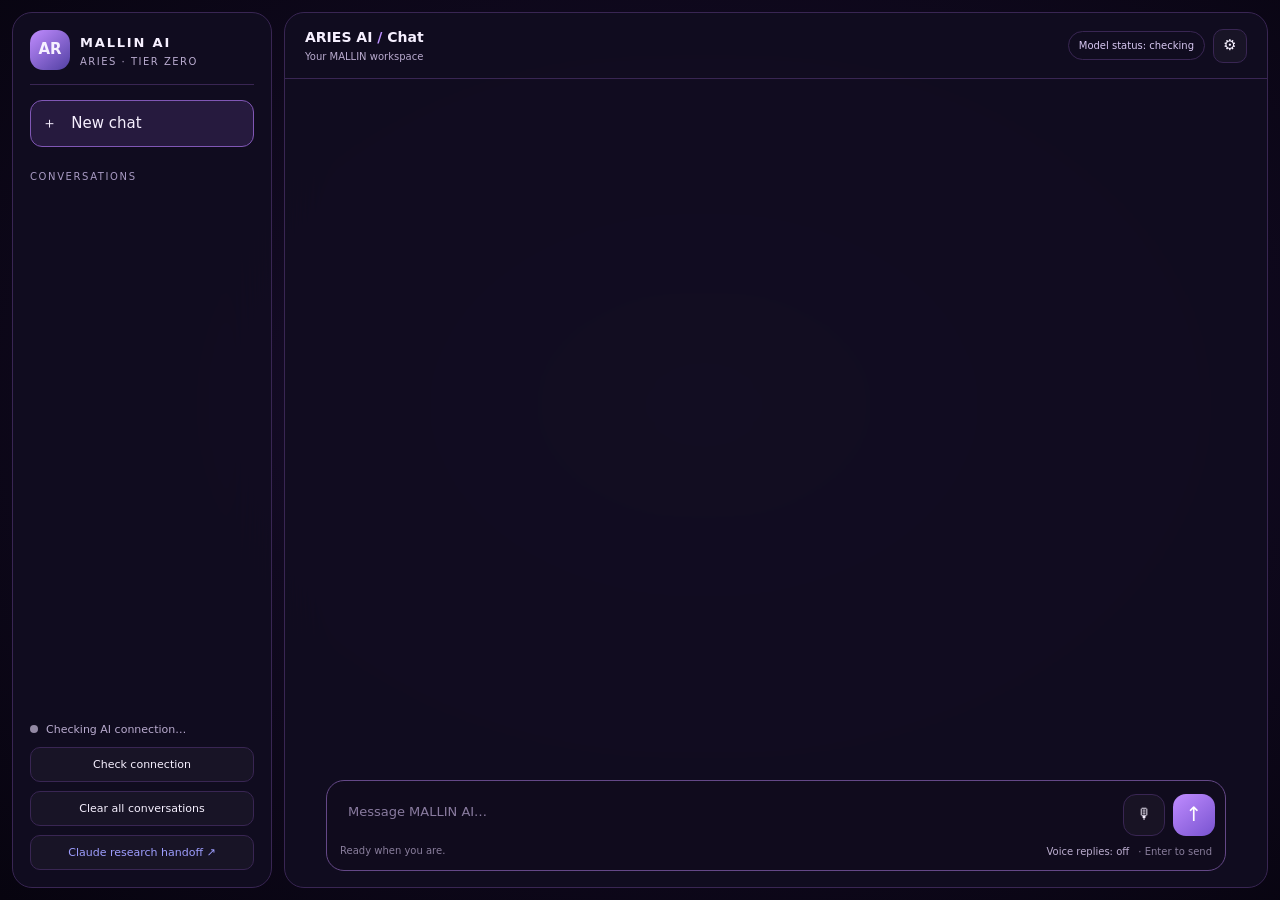
==== commit 9dd73bb0: "Link Claude prize research handoff from MALLIN chat" ====
--- a/index.html
+++ b/index.html
@@ -9,7 +9,7 @@
 .message{max-width:850px;margin:0 auto 21px;display:flex;gap:11px;align-items:flex-start}.message.user{flex-direction:row-reverse}.avatar{flex:0 0 32px;width:32px;height:32px;border:1px solid #7653a0;border-radius:11px;background:#6d4a9b;display:grid;place-items:center;font-size:10px;font-weight:800}.message.assistant .avatar{background:#2d1d47}.column{max-width:min(760px,calc(100% - 43px));min-width:0}.who{font-size:10px;color:var(--muted);margin:0 0 5px}.message.user .who{text-align:right}.bubble{border:1px solid var(--line);border-radius:4px 14px 14px 14px;background:#1a132a;padding:12px 15px;font-size:13px;white-space:pre-wrap;overflow-wrap:anywhere;line-height:1.65}.message.user .bubble{border-radius:14px 4px 14px 14px;background:#563b7b66}.actions{display:flex;gap:8px;margin-top:5px}.action{background:transparent;border:0;color:#a99abb;font-size:10px;padding:3px 6px}.action:hover{color:white}.composerwrap{padding:12px clamp(12px,3vw,35px) 16px}.composer{max-width:900px;margin:auto;border:1px solid #644887;border-radius:18px;background:#100b1def;padding:10px}.composer:focus-within{border-color:#bd91ff;box-shadow:0 0 0 3px #bd91ff18}.compose{display:flex;gap:8px;align-items:flex-end}.compose textarea{flex:1;min-width:0;max-height:170px;min-height:45px;resize:none;border:0;outline:0;background:transparent;color:var(--text);padding:11px;font-size:13px}.compose textarea::placeholder{color:#897b9f}.send{width:42px;height:42px;border:0;border-radius:13px;background:linear-gradient(140deg,#c08cff,#7853d0);font-size:20px;color:white}.send:disabled{opacity:.5}.mic{width:42px;height:42px;border:1px solid var(--line);border-radius:13px;background:#ffffff08}.foot{display:flex;justify-content:space-between;color:#897e9c;font-size:10px;padding:7px 3px 0;gap:10px}.foot button{background:none;border:0;color:#bcaed0;font-size:10px}
 @media(max-width:760px){.app{grid-template-columns:1fr;padding:7px;gap:0}.side{display:none}.main{border-radius:16px}.top{height:58px;flex-basis:58px;padding:0 12px}.tag{display:none}.feed{padding:16px 11px}.composerwrap{padding:8px}.welcome h1{font-size:31px}.welcome p{font-size:12px}.bubble{font-size:12px;padding:10px 12px}.avatar{width:29px;height:29px;flex-basis:29px}.settings.open{flex-wrap:wrap}.settings input{flex-basis:100%}}
 @media(prefers-reduced-motion:reduce){*{scroll-behavior:auto!important;transition:none!important}}
-</style></head><body><div class="app"><aside class="side"><div class="brand"><div class="logo">AR</div><div><strong>MALLIN AI</strong><small>ARIES · TIER ZERO</small></div></div><button class="new" id="newChat">＋ &nbsp; New chat</button><div><p class="section">Conversations</p><div class="history" id="history"></div></div><div class="sidebottom"><div class="status"><i class="dot" id="dot"></i><span id="statusText">Checking AI connection…</span></div><button class="smallbtn" id="check">Check connection</button><button class="smallbtn" id="clearAll">Clear all conversations</button></div></aside><section class="main"><header class="top"><div><strong>ARIES AI <span style="color:#bd91ff">/</span> Chat</strong><small id="subtitle">Your MALLIN workspace</small></div><div class="topactions"><span class="tag" id="modelTag">Model status: checking</span><button class="icon" id="settingsToggle" title="Settings" aria-label="Settings">⚙</button></div></header><div class="settings" id="settings"><input id="apiBase" aria-label="API base URL" value="/api"><button class="smallbtn" id="saveSettings">Save</button></div><main class="feed" id="feed"><section class="welcome" id="welcome"><div class="orb"></div><h1>What can I help<br><span>you solve today?</span></h1><p>Ask questions, work through ideas, write code, or explore the ARIES research program. Responses require a working model backend.</p><div class="prompts"><button class="promptchip" data-prompt="Explain how ARIES and PRISE work.">Explore ARIES</button><button class="promptchip" data-prompt="Help me investigate P versus NP rigorously.">P vs NP research</button><button class="promptchip" data-prompt="Help me plan a software project.">Plan a project</button></div></section></main><div class="composerwrap"><form class="composer" id="form"><div class="compose"><textarea id="prompt" rows="1" placeholder="Message MALLIN AI…" aria-label="Message MALLIN AI"></textarea><button class="mic" type="button" id="mic" aria-label="Voice input">🎙</button><button class="send" type="submit" id="send" aria-label="Send">↑</button></div><div class="foot"><span id="hint">Ready when you are.</span><span><button type="button" id="voiceToggle">Voice replies: off</button> · Enter to send</span></div></form></div></section></div>
+</style></head><body><div class="app"><aside class="side"><div class="brand"><div class="logo">AR</div><div><strong>MALLIN AI</strong><small>ARIES · TIER ZERO</small></div></div><button class="new" id="newChat">＋ &nbsp; New chat</button><div><p class="section">Conversations</p><div class="history" id="history"></div></div><div class="sidebottom"><div class="status"><i class="dot" id="dot"></i><span id="statusText">Checking AI connection…</span></div><button class="smallbtn" id="check">Check connection</button><button class="smallbtn" id="clearAll">Clear all conversations</button><a class="smallbtn" style="text-align:center;text-decoration:none" href="https://github.com/mallinpaul848-coder/ARIES-Tier0/blob/main/docs/CLAUDE_ARIES_PRIZE_RESEARCH_HANDOFF.md" target="_blank" rel="noopener noreferrer">Claude research handoff ↗</a></div></aside><section class="main"><header class="top"><div><strong>ARIES AI <span style="color:#bd91ff">/</span> Chat</strong><small id="subtitle">Your MALLIN workspace</small></div><div class="topactions"><span class="tag" id="modelTag">Model status: checking</span><button class="icon" id="settingsToggle" title="Settings" aria-label="Settings">⚙</button></div></header><div class="settings" id="settings"><input id="apiBase" aria-label="API base URL" value="/api"><button class="smallbtn" id="saveSettings">Save</button></div><main class="feed" id="feed"><section class="welcome" id="welcome"><div class="orb"></div><h1>What can I help<br><span>you solve today?</span></h1><p>Ask questions, work through ideas, write code, or explore the ARIES research program. Responses require a working model backend.</p><div class="prompts"><button class="promptchip" data-prompt="Explain how ARIES and PRISE work.">Explore ARIES</button><button class="promptchip" data-prompt="Help me investigate P versus NP rigorously.">P vs NP research</button><button class="promptchip" data-prompt="Help me plan a software project.">Plan a project</button></div></section></main><div class="composerwrap"><form class="composer" id="form"><div class="compose"><textarea id="prompt" rows="1" placeholder="Message MALLIN AI…" aria-label="Message MALLIN AI"></textarea><button class="mic" type="button" id="mic" aria-label="Voice input">🎙</button><button class="send" type="submit" id="send" aria-label="Send">↑</button></div><div class="foot"><span id="hint">Ready when you are.</span><span><button type="button" id="voiceToggle">Voice replies: off</button> · Enter to send</span></div></form></div></section></div>
 <script>
 (()=>{"use strict";const $=id=>document.getElementById(id),feed=$("feed"),promptBox=$("prompt");let sessions=[],activeId=null,busy=false,voice=false,apiBase="/api",ready=false;const STORE="mallin-chat-sessions-v1";
 const makeId=()=>Date.now().toString(36)+Math.random().toString(36).slice(2,7),active=()=>sessions.find(s=>s.id===activeId);
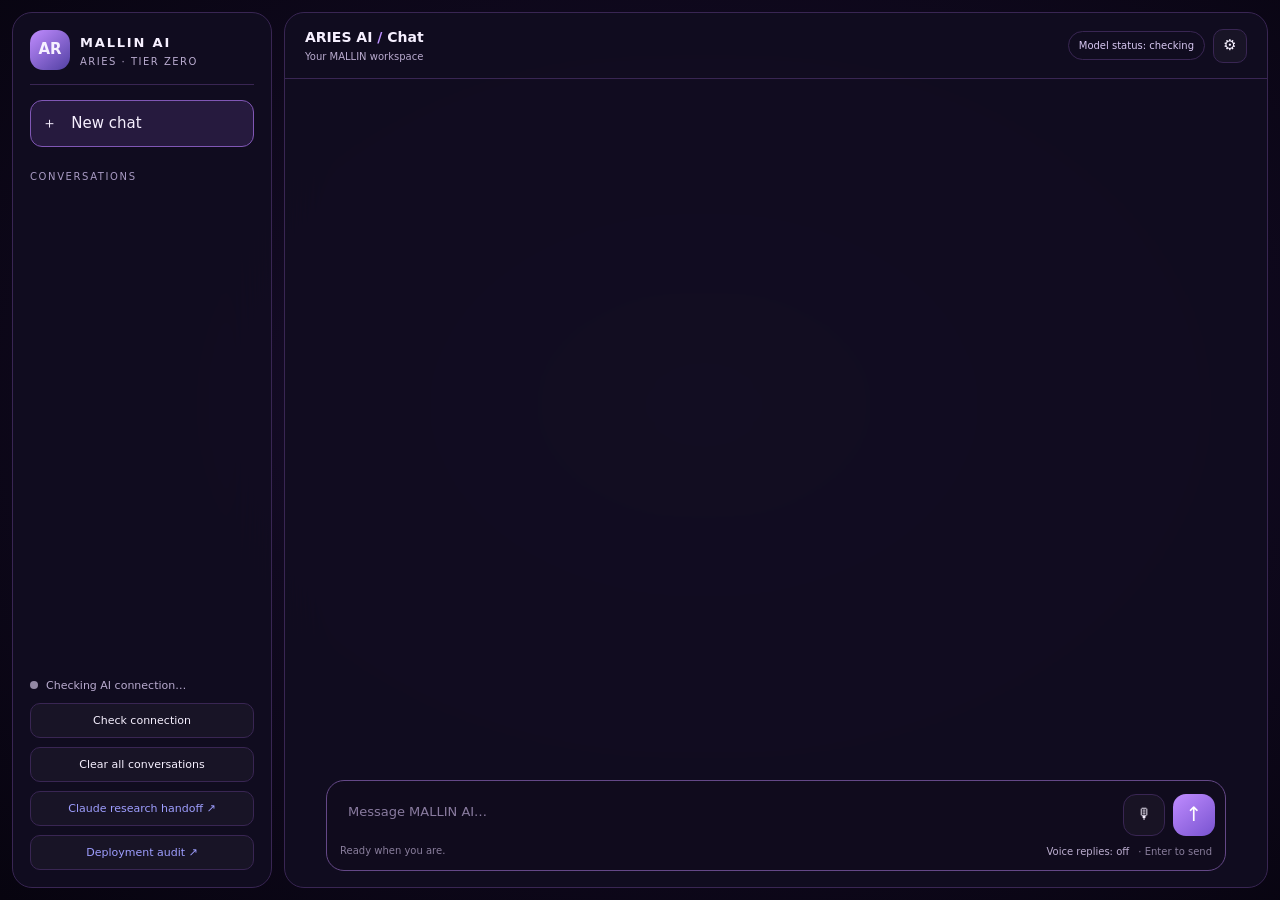
==== commit e1a6a0e8: "Add deployment audit link to MALLIN workspace" ====
--- a/index.html
+++ b/index.html
@@ -9,7 +9,7 @@
 .message{max-width:850px;margin:0 auto 21px;display:flex;gap:11px;align-items:flex-start}.message.user{flex-direction:row-reverse}.avatar{flex:0 0 32px;width:32px;height:32px;border:1px solid #7653a0;border-radius:11px;background:#6d4a9b;display:grid;place-items:center;font-size:10px;font-weight:800}.message.assistant .avatar{background:#2d1d47}.column{max-width:min(760px,calc(100% - 43px));min-width:0}.who{font-size:10px;color:var(--muted);margin:0 0 5px}.message.user .who{text-align:right}.bubble{border:1px solid var(--line);border-radius:4px 14px 14px 14px;background:#1a132a;padding:12px 15px;font-size:13px;white-space:pre-wrap;overflow-wrap:anywhere;line-height:1.65}.message.user .bubble{border-radius:14px 4px 14px 14px;background:#563b7b66}.actions{display:flex;gap:8px;margin-top:5px}.action{background:transparent;border:0;color:#a99abb;font-size:10px;padding:3px 6px}.action:hover{color:white}.composerwrap{padding:12px clamp(12px,3vw,35px) 16px}.composer{max-width:900px;margin:auto;border:1px solid #644887;border-radius:18px;background:#100b1def;padding:10px}.composer:focus-within{border-color:#bd91ff;box-shadow:0 0 0 3px #bd91ff18}.compose{display:flex;gap:8px;align-items:flex-end}.compose textarea{flex:1;min-width:0;max-height:170px;min-height:45px;resize:none;border:0;outline:0;background:transparent;color:var(--text);padding:11px;font-size:13px}.compose textarea::placeholder{color:#897b9f}.send{width:42px;height:42px;border:0;border-radius:13px;background:linear-gradient(140deg,#c08cff,#7853d0);font-size:20px;color:white}.send:disabled{opacity:.5}.mic{width:42px;height:42px;border:1px solid var(--line);border-radius:13px;background:#ffffff08}.foot{display:flex;justify-content:space-between;color:#897e9c;font-size:10px;padding:7px 3px 0;gap:10px}.foot button{background:none;border:0;color:#bcaed0;font-size:10px}
 @media(max-width:760px){.app{grid-template-columns:1fr;padding:7px;gap:0}.side{display:none}.main{border-radius:16px}.top{height:58px;flex-basis:58px;padding:0 12px}.tag{display:none}.feed{padding:16px 11px}.composerwrap{padding:8px}.welcome h1{font-size:31px}.welcome p{font-size:12px}.bubble{font-size:12px;padding:10px 12px}.avatar{width:29px;height:29px;flex-basis:29px}.settings.open{flex-wrap:wrap}.settings input{flex-basis:100%}}
 @media(prefers-reduced-motion:reduce){*{scroll-behavior:auto!important;transition:none!important}}
-</style></head><body><div class="app"><aside class="side"><div class="brand"><div class="logo">AR</div><div><strong>MALLIN AI</strong><small>ARIES · TIER ZERO</small></div></div><button class="new" id="newChat">＋ &nbsp; New chat</button><div><p class="section">Conversations</p><div class="history" id="history"></div></div><div class="sidebottom"><div class="status"><i class="dot" id="dot"></i><span id="statusText">Checking AI connection…</span></div><button class="smallbtn" id="check">Check connection</button><button class="smallbtn" id="clearAll">Clear all conversations</button><a class="smallbtn" style="text-align:center;text-decoration:none" href="https://github.com/mallinpaul848-coder/ARIES-Tier0/blob/main/docs/CLAUDE_ARIES_PRIZE_RESEARCH_HANDOFF.md" target="_blank" rel="noopener noreferrer">Claude research handoff ↗</a></div></aside><section class="main"><header class="top"><div><strong>ARIES AI <span style="color:#bd91ff">/</span> Chat</strong><small id="subtitle">Your MALLIN workspace</small></div><div class="topactions"><span class="tag" id="modelTag">Model status: checking</span><button class="icon" id="settingsToggle" title="Settings" aria-label="Settings">⚙</button></div></header><div class="settings" id="settings"><input id="apiBase" aria-label="API base URL" value="/api"><button class="smallbtn" id="saveSettings">Save</button></div><main class="feed" id="feed"><section class="welcome" id="welcome"><div class="orb"></div><h1>What can I help<br><span>you solve today?</span></h1><p>Ask questions, work through ideas, write code, or explore the ARIES research program. Responses require a working model backend.</p><div class="prompts"><button class="promptchip" data-prompt="Explain how ARIES and PRISE work.">Explore ARIES</button><button class="promptchip" data-prompt="Help me investigate P versus NP rigorously.">P vs NP research</button><button class="promptchip" data-prompt="Help me plan a software project.">Plan a project</button></div></section></main><div class="composerwrap"><form class="composer" id="form"><div class="compose"><textarea id="prompt" rows="1" placeholder="Message MALLIN AI…" aria-label="Message MALLIN AI"></textarea><button class="mic" type="button" id="mic" aria-label="Voice input">🎙</button><button class="send" type="submit" id="send" aria-label="Send">↑</button></div><div class="foot"><span id="hint">Ready when you are.</span><span><button type="button" id="voiceToggle">Voice replies: off</button> · Enter to send</span></div></form></div></section></div>
+</style></head><body><div class="app"><aside class="side"><div class="brand"><div class="logo">AR</div><div><strong>MALLIN AI</strong><small>ARIES · TIER ZERO</small></div></div><button class="new" id="newChat">＋ &nbsp; New chat</button><div><p class="section">Conversations</p><div class="history" id="history"></div></div><div class="sidebottom"><div class="status"><i class="dot" id="dot"></i><span id="statusText">Checking AI connection…</span></div><button class="smallbtn" id="check">Check connection</button><button class="smallbtn" id="clearAll">Clear all conversations</button><a class="smallbtn" style="text-align:center;text-decoration:none" href="https://github.com/mallinpaul848-coder/ARIES-Tier0/blob/main/docs/CLAUDE_ARIES_PRIZE_RESEARCH_HANDOFF.md" target="_blank" rel="noopener noreferrer">Claude research handoff ↗</a><a class="smallbtn" style="text-align:center;text-decoration:none" href="https://github.com/mallinpaul848-coder/ARIES-Tier0/blob/main/docs/VERCEL_DEPLOYMENT_AUDIT_2026-10-31.md" target="_blank" rel="noopener noreferrer">Deployment audit ↗</a></div></aside><section class="main"><header class="top"><div><strong>ARIES AI <span style="color:#bd91ff">/</span> Chat</strong><small id="subtitle">Your MALLIN workspace</small></div><div class="topactions"><span class="tag" id="modelTag">Model status: checking</span><button class="icon" id="settingsToggle" title="Settings" aria-label="Settings">⚙</button></div></header><div class="settings" id="settings"><input id="apiBase" aria-label="API base URL" value="/api"><button class="smallbtn" id="saveSettings">Save</button></div><main class="feed" id="feed"><section class="welcome" id="welcome"><div class="orb"></div><h1>What can I help<br><span>you solve today?</span></h1><p>Ask questions, work through ideas, write code, or explore the ARIES research program. Responses require a working model backend.</p><div class="prompts"><button class="promptchip" data-prompt="Explain how ARIES and PRISE work.">Explore ARIES</button><button class="promptchip" data-prompt="Help me investigate P versus NP rigorously.">P vs NP research</button><button class="promptchip" data-prompt="Help me plan a software project.">Plan a project</button></div></section></main><div class="composerwrap"><form class="composer" id="form"><div class="compose"><textarea id="prompt" rows="1" placeholder="Message MALLIN AI…" aria-label="Message MALLIN AI"></textarea><button class="mic" type="button" id="mic" aria-label="Voice input">🎙</button><button class="send" type="submit" id="send" aria-label="Send">↑</button></div><div class="foot"><span id="hint">Ready when you are.</span><span><button type="button" id="voiceToggle">Voice replies: off</button> · Enter to send</span></div></form></div></section></div>
 <script>
 (()=>{"use strict";const $=id=>document.getElementById(id),feed=$("feed"),promptBox=$("prompt");let sessions=[],activeId=null,busy=false,voice=false,apiBase="/api",ready=false;const STORE="mallin-chat-sessions-v1";
 const makeId=()=>Date.now().toString(36)+Math.random().toString(36).slice(2,7),active=()=>sessions.find(s=>s.id===activeId);
